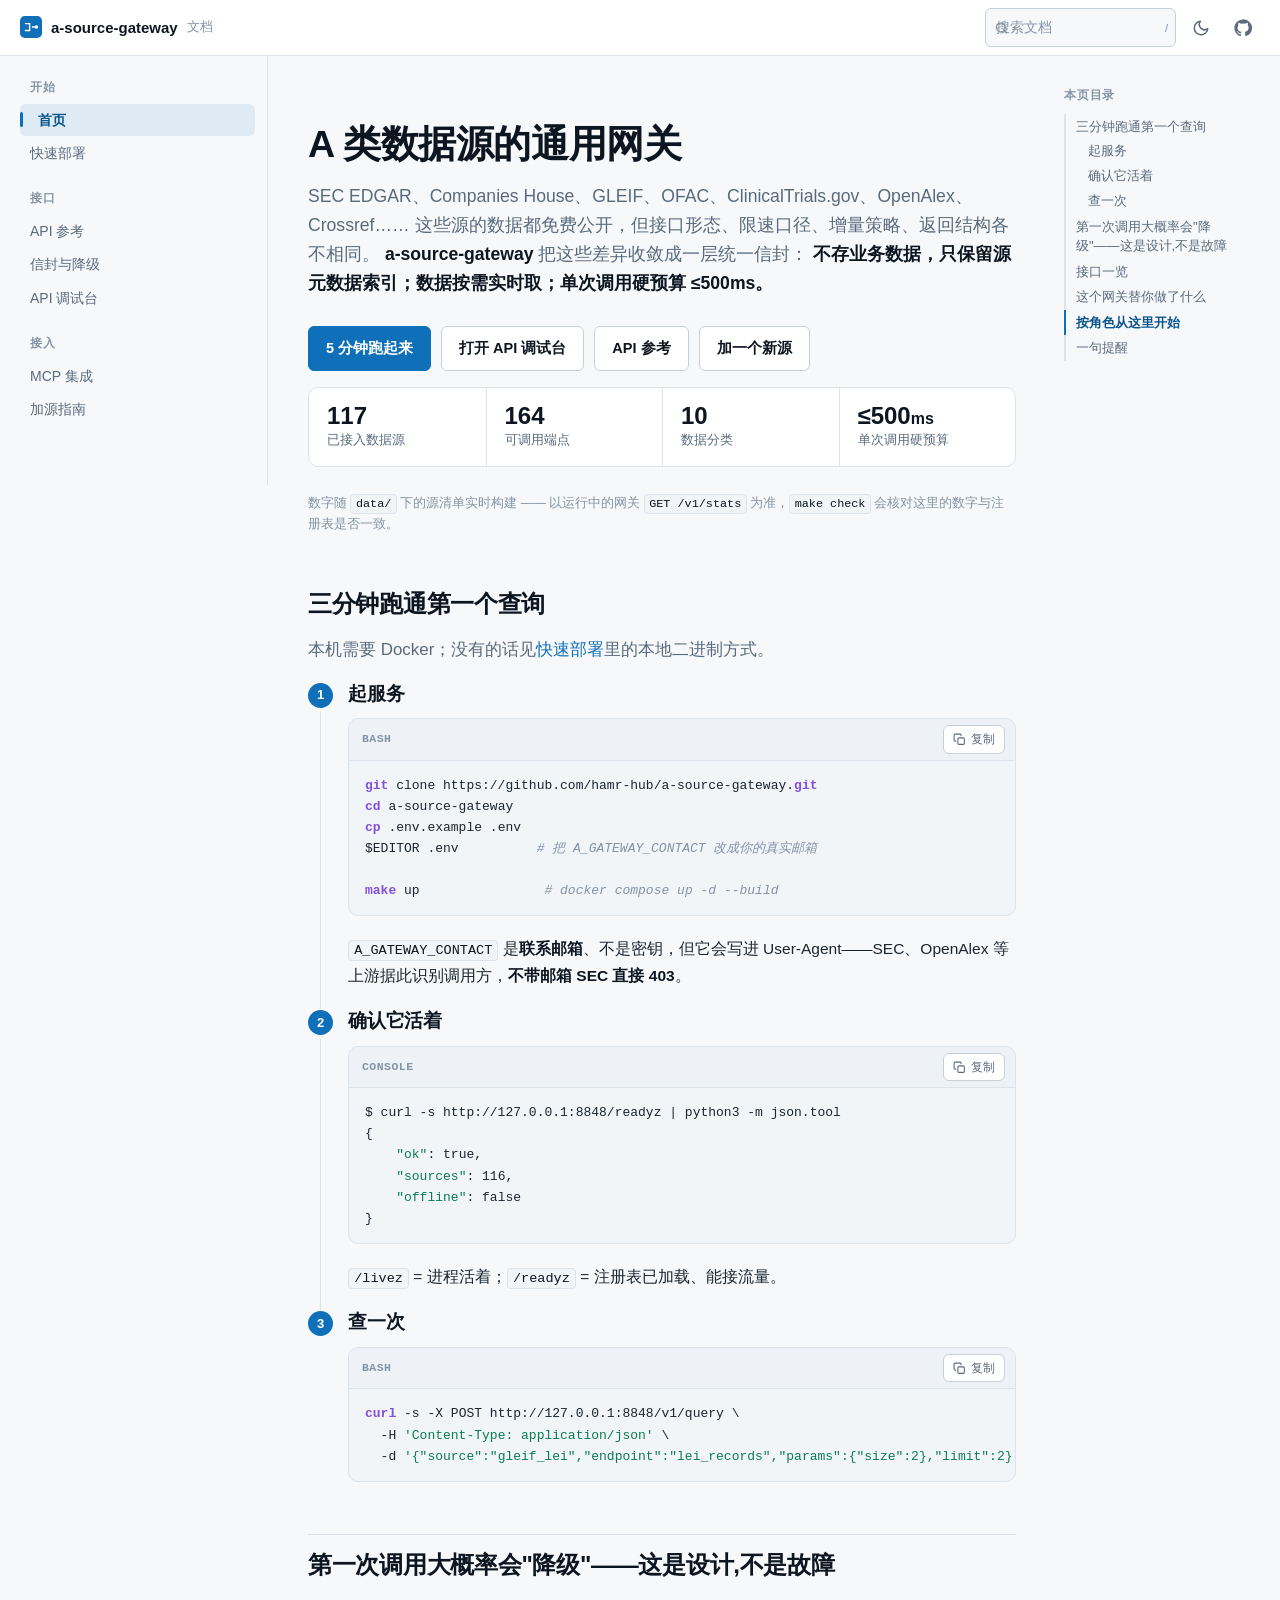
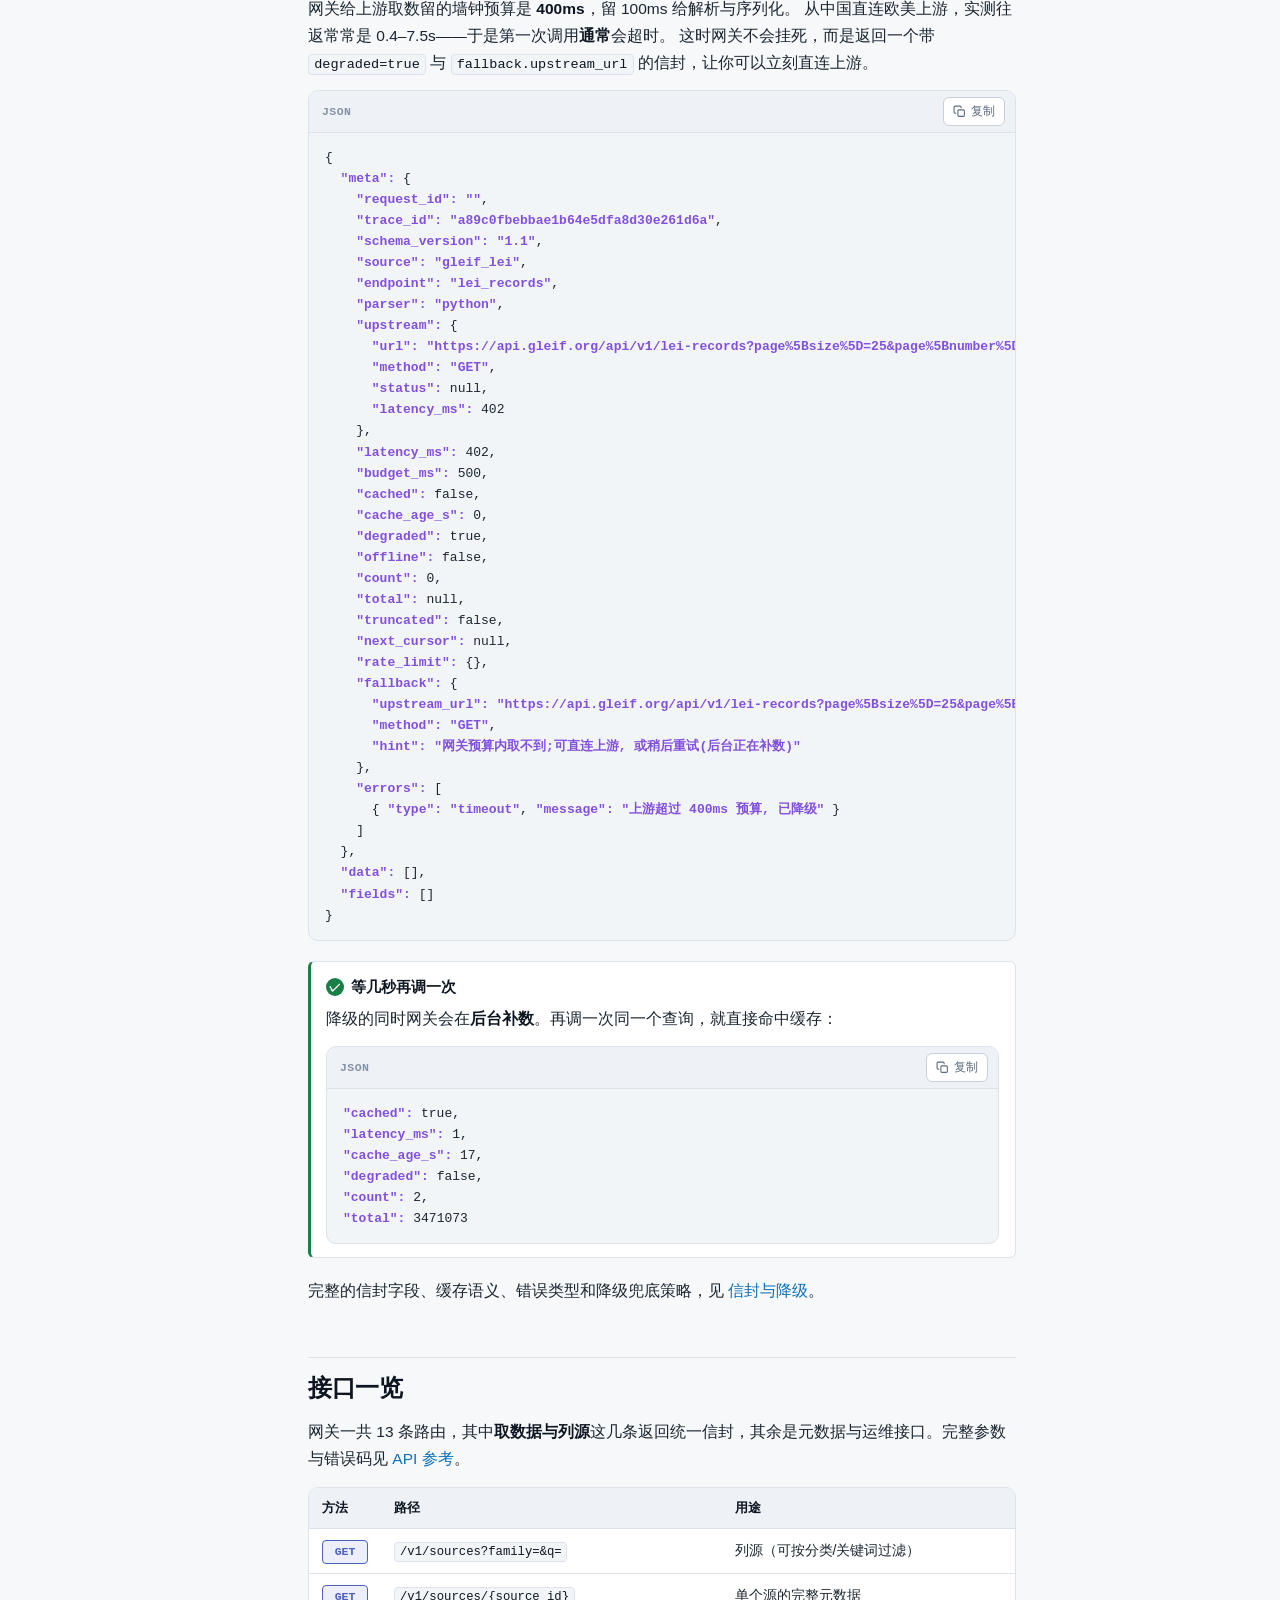
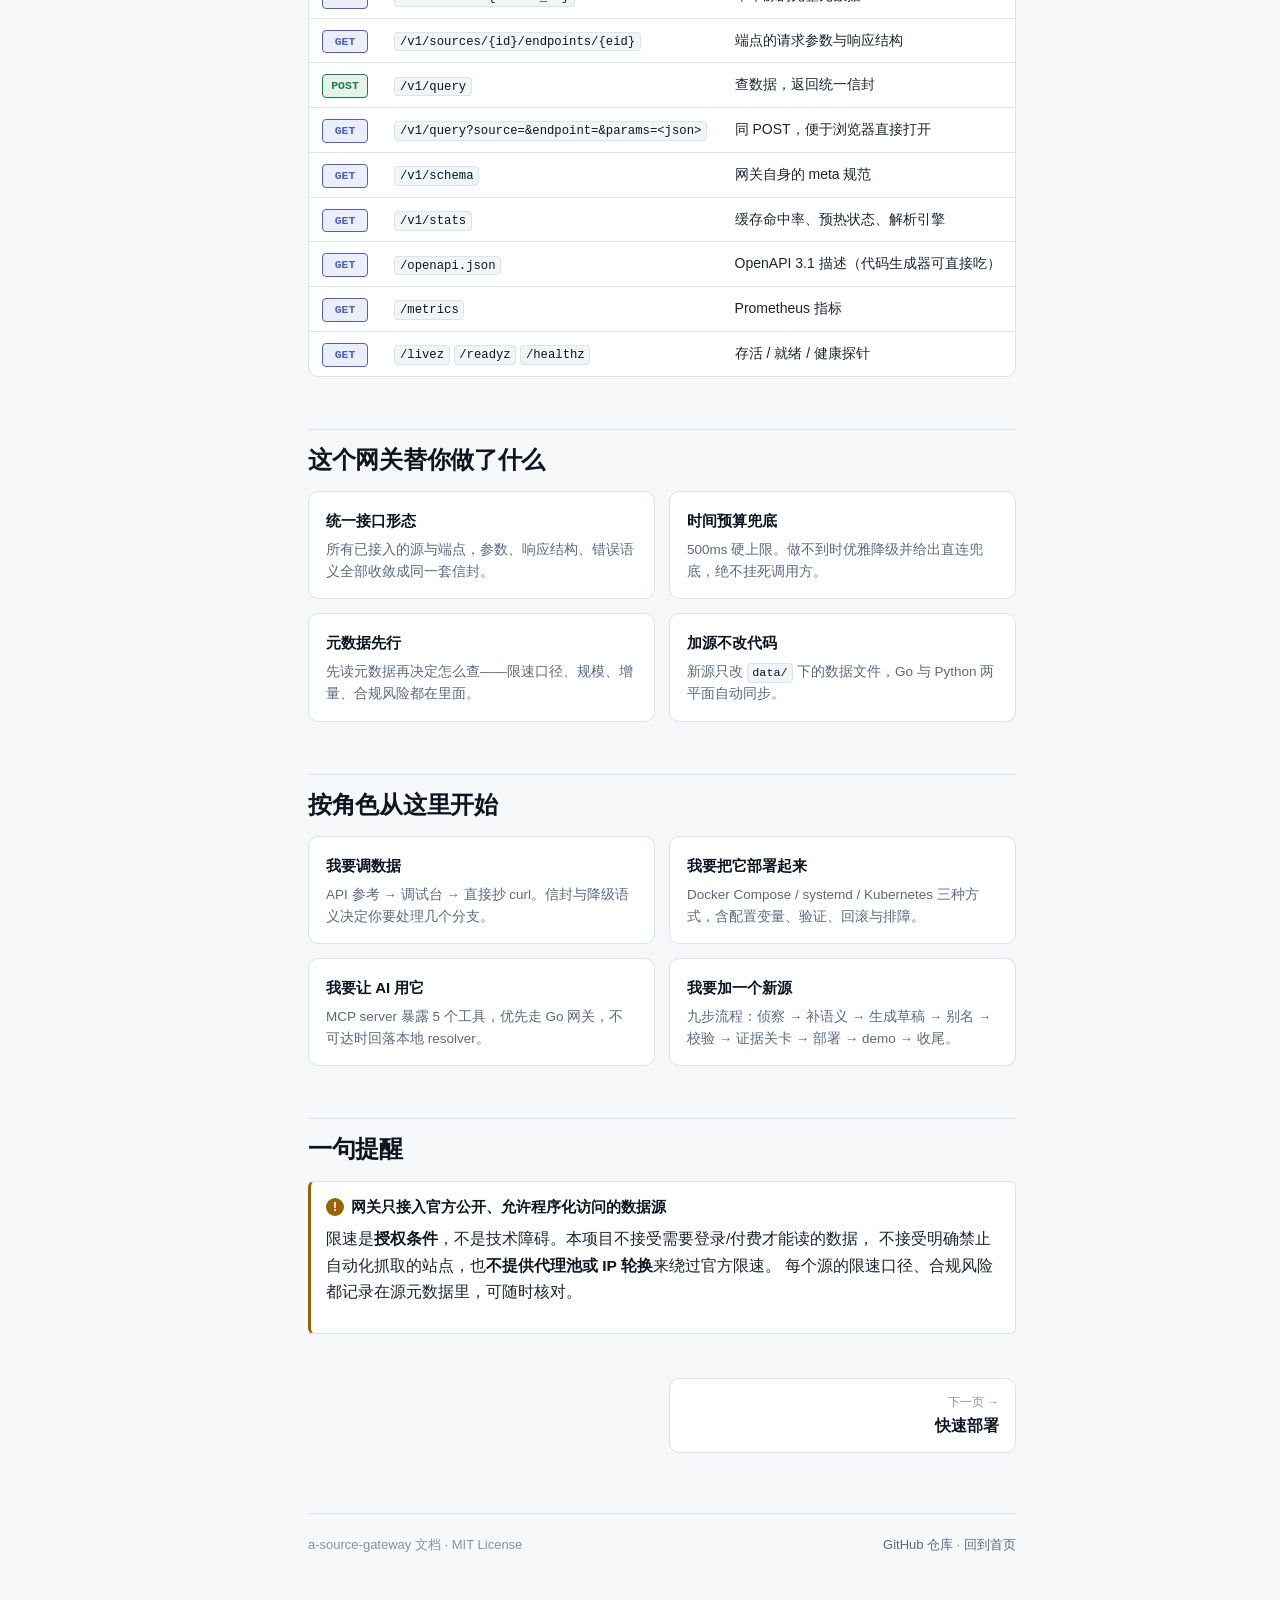
==== site/index.html @ eaf96177 "feat(v1.2.0): 国内 A 类源批量接入 + 文档站 + 缓存命中返回真实记录 数据(搜索广度 / 准确性): - 国内清单扩到 34 个源(10 已接入 + 24 候选), 新接入 8 个" ====
<!DOCTYPE html>
<html lang="zh-CN">
<head>
<meta charset="utf-8">
<meta name="viewport" content="width=device-width, initial-scale=1">
<title>a-source-gateway 文档 · A 类数据源网关</title>
<meta name="description" content="a-source-gateway 是 A 类(法规强制公开)数据源的通用网关:只存源元数据索引,数据按需实时取,单次调用硬预算 ≤500ms。快速部署、API 用法、在线调试与加源指南。">
<link rel="icon" href="assets/favicon.svg" type="image/svg+xml">
<link rel="stylesheet" href="assets/base.css">
</head>
<body>
<a class="skip-link" href="#main">跳到正文</a>

<header class="topbar">
  <button class="icon-btn nav-toggle" id="nav-toggle" type="button" aria-label="打开目录" aria-expanded="false">
    <svg viewBox="0 0 24 24" fill="none" stroke="currentColor" stroke-width="2" stroke-linecap="round" aria-hidden="true">
      <path d="M3 6h18M3 12h18M3 18h18"/>
    </svg>
  </button>
  <a class="brand" href="index.html">
    <svg width="22" height="22" viewBox="0 0 32 32" aria-hidden="true">
      <rect width="32" height="32" rx="7" fill="#0f6fb8"/>
      <g fill="none" stroke="#ffffff" stroke-width="2" stroke-linecap="round">
        <path d="M8 11h6M8 21h6M18 16h6"/><path d="M14 11v10"/>
      </g>
      <circle cx="24" cy="16" r="2.6" fill="#ffffff"/>
    </svg>
    <span>a-source-gateway</span>
    <span class="brand-sub">文档</span>
  </a>
  <span class="topbar-spacer"></span>
  <div class="topbar-actions">
    <div class="search-wrap">
      <svg class="search-icon" viewBox="0 0 24 24" fill="none" stroke="currentColor" stroke-width="2" stroke-linecap="round" aria-hidden="true">
        <circle cx="11" cy="11" r="7"/><path d="M20 20l-3.5-3.5"/>
      </svg>
      <input class="search-input" id="search-input" type="search" placeholder="搜索文档" aria-label="搜索文档" autocomplete="off">
      <span class="search-kbd">/</span>
      <div class="search-results" id="search-results" hidden></div>
    </div>
    <button class="icon-btn" id="theme-toggle" type="button" aria-label="切换主题"></button>
    <a class="icon-btn" href="https://github.com/hamr-hub/a-source-gateway" aria-label="GitHub 仓库" title="GitHub 仓库">
      <svg viewBox="0 0 24 24" fill="currentColor" aria-hidden="true">
        <path d="M12 .5a11.5 11.5 0 00-3.64 22.41c.58.1.79-.25.79-.56v-2.2c-3.2.7-3.88-1.38-3.88-1.38-.53-1.34-1.29-1.7-1.29-1.7-1.06-.72.08-.71.08-.71 1.17.08 1.78 1.2 1.78 1.2 1.04 1.79 2.73 1.27 3.4.97.1-.76.41-1.27.74-1.56-2.56-.29-5.25-1.28-5.25-5.7 0-1.26.45-2.29 1.19-3.1-.12-.29-.52-1.46.11-3.05 0 0 .97-.31 3.18 1.18a11 11 0 015.79 0c2.2-1.49 3.17-1.18 3.17-1.18.63 1.59.23 2.76.12 3.05.74.81 1.18 1.84 1.18 3.1 0 4.43-2.69 5.4-5.26 5.69.41.36.78 1.06.78 2.14v3.17c0 .31.21.67.8.56A11.5 11.5 0 0024 12.5 11.5 11.5 0 0012 .5z"/>
      </svg>
    </a>
  </div>
</header>

<div class="layout">
  <aside class="sidebar" id="sidebar">
    <nav class="nav-group">
      <div class="nav-group-title">开始</div>
      <a class="nav-link" href="index.html">首页</a>
      <a class="nav-link" href="quickstart.html">快速部署</a>
    </nav>
    <nav class="nav-group">
      <div class="nav-group-title">接口</div>
      <a class="nav-link" href="api.html">API 参考</a>
      <a class="nav-link" href="envelope.html">信封与降级</a>
      <a class="nav-link" href="debug.html">API 调试台</a>
    </nav>
    <nav class="nav-group">
      <div class="nav-group-title">接入</div>
      <a class="nav-link" href="mcp.html">MCP 集成</a>
      <a class="nav-link" href="adding-source.html">加源指南</a>
    </nav>
  </aside>

  <main class="content" id="main">
    <div class="doc">

      <div class="hero">
        <h1>A 类数据源的通用网关</h1>
        <p class="lede">
          SEC EDGAR、Companies House、GLEIF、OFAC、ClinicalTrials.gov、OpenAlex、Crossref……
          这些源的数据都免费公开，但接口形态、限速口径、增量策略、返回结构各不相同。
          <strong>a-source-gateway</strong> 把这些差异收敛成一层统一信封：
          <strong>不存业务数据，只保留源元数据索引；数据按需实时取；单次调用硬预算 ≤500ms。</strong>
        </p>
        <div class="hero-actions">
          <a class="btn btn-primary" href="quickstart.html">5 分钟跑起来</a>
          <a class="btn" href="debug.html">打开 API 调试台</a>
          <a class="btn" href="api.html">API 参考</a>
          <a class="btn" href="adding-source.html">加一个新源</a>
        </div>
      </div>

      <div class="stats">
        <div class="stat"><div class="stat-num" data-stat="sources">117</div><div class="stat-label">已接入数据源</div></div>
        <div class="stat"><div class="stat-num" data-stat="endpoints">164</div><div class="stat-label">可调用端点</div></div>
        <div class="stat"><div class="stat-num" data-stat="families">10</div><div class="stat-label">数据分类</div></div>
        <div class="stat"><div class="stat-num">≤500<span style="font-size:1rem">ms</span></div><div class="stat-label">单次调用硬预算</div></div>
      </div>

      <p class="inline-hint">数字随 <code>data/</code> 下的源清单实时构建 —— 以运行中的网关 <code>GET /v1/stats</code> 为准，<code>make check</code> 会核对这里的数字与注册表是否一致。</p>

      <h2>三分钟跑通第一个查询</h2>
      <p class="lede" style="margin-bottom:18px">本机需要 Docker；没有的话见<a href="quickstart.html">快速部署</a>里的本地二进制方式。</p>

      <ol class="steps">
        <li>
          <h3 style="margin-top:0">起服务</h3>
          <div class="code-block">
            <div class="code-head"><span class="code-lang">bash</span></div>
            <pre><code>git clone https://github.com/hamr-hub/a-source-gateway.git
cd a-source-gateway
cp .env.example .env
$EDITOR .env          # 把 A_GATEWAY_CONTACT 改成你的真实邮箱

make up                # docker compose up -d --build
</code></pre>
          </div>
          <p><code>A_GATEWAY_CONTACT</code> 是<strong>联系邮箱</strong>、不是密钥，但它会写进 User-Agent——SEC、OpenAlex 等上游据此识别调用方，<strong>不带邮箱 SEC 直接 403</strong>。</p>
        </li>

        <li>
          <h3 style="margin-top:0">确认它活着</h3>
          <div class="code-block">
            <div class="code-head"><span class="code-lang">console</span></div>
            <pre><code>$ curl -s http://127.0.0.1:8848/readyz | python3 -m json.tool
{
    "ok": true,
    "sources": 116,
    "offline": false
}
</code></pre>
          </div>
          <p><code>/livez</code> = 进程活着；<code>/readyz</code> = 注册表已加载、能接流量。</p>
        </li>

        <li>
          <h3 style="margin-top:0">查一次</h3>
          <div class="code-block">
            <div class="code-head"><span class="code-lang">bash</span></div>
            <pre><code>curl -s -X POST http://127.0.0.1:8848/v1/query \
  -H 'Content-Type: application/json' \
  -d '{"source":"gleif_lei","endpoint":"lei_records","params":{"size":2},"limit":2}'
</code></pre>
          </div>
        </li>
      </ol>

      <h2>第一次调用大概率会"降级"——这是设计,不是故障</h2>
      <p>
        网关给上游取数留的墙钟预算是 <strong>400ms</strong>，留 100ms 给解析与序列化。
        从中国直连欧美上游，实测往返常常是 0.4–7.5s——于是第一次调用<strong>通常</strong>会超时。
        这时网关不会挂死，而是返回一个带 <code>degraded=true</code> 与
        <code>fallback.upstream_url</code> 的信封，让你可以立刻直连上游。
      </p>

      <div class="code-block">
        <div class="code-head"><span class="code-lang">json</span></div>
        <pre><code>{
  "meta": {
    "request_id": "",
    "trace_id": "a89c0fbebbae1b64e5dfa8d30e261d6a",
    "schema_version": "1.1",
    "source": "gleif_lei",
    "endpoint": "lei_records",
    "parser": "python",
    "upstream": {
      "url": "https://api.gleif.org/api/v1/lei-records?page%5Bsize%5D=25&page%5Bnumber%5D=1",
      "method": "GET",
      "status": null,
      "latency_ms": 402
    },
    "latency_ms": 402,
    "budget_ms": 500,
    "cached": false,
    "cache_age_s": 0,
    "degraded": true,
    "offline": false,
    "count": 0,
    "total": null,
    "truncated": false,
    "next_cursor": null,
    "rate_limit": {},
    "fallback": {
      "upstream_url": "https://api.gleif.org/api/v1/lei-records?page%5Bsize%5D=25&page%5Bnumber%5D=1",
      "method": "GET",
      "hint": "网关预算内取不到;可直连上游, 或稍后重试(后台正在补数)"
    },
    "errors": [
      { "type": "timeout", "message": "上游超过 400ms 预算, 已降级" }
    ]
  },
  "data": [],
  "fields": []
}
</code></pre>
      </div>

      <div class="callout tip">
        <div class="callout-title"><span class="callout-icon">✓</span>等几秒再调一次</div>
        <div class="callout-body">
          <p>降级的同时网关会在<strong>后台补数</strong>。再调一次同一个查询，就直接命中缓存：</p>
          <div class="code-block" style="margin-bottom:0">
            <div class="code-head"><span class="code-lang">json</span></div>
            <pre><code>"cached": true,
"latency_ms": 1,
"cache_age_s": 17,
"degraded": false,
"count": 2,
"total": 3471073
</code></pre>
          </div>
        </div>
      </div>

      <p style="margin-top:18px">
        完整的信封字段、缓存语义、错误类型和降级兜底策略，见
        <a href="envelope.html">信封与降级</a>。
      </p>

      <h2>接口一览</h2>
      <p>网关一共 13 条路由，其中<strong>取数据与列源</strong>这几条返回统一信封，其余是元数据与运维接口。完整参数与错误码见 <a href="api.html">API 参考</a>。</p>

      <div class="table-wrap">
        <table>
          <thead>
            <tr><th>方法</th><th>路径</th><th>用途</th></tr>
          </thead>
          <tbody>
            <tr><td><span class="method get">GET</span></td><td><code>/v1/sources?family=&amp;q=</code></td><td>列源（可按分类/关键词过滤）</td></tr>
            <tr><td><span class="method get">GET</span></td><td><code>/v1/sources/{source_id}</code></td><td>单个源的完整元数据</td></tr>
            <tr><td><span class="method get">GET</span></td><td><code>/v1/sources/{id}/endpoints/{eid}</code></td><td>端点的请求参数与响应结构</td></tr>
            <tr><td><span class="method post">POST</span></td><td><code>/v1/query</code></td><td>查数据，返回统一信封</td></tr>
            <tr><td><span class="method get">GET</span></td><td><code>/v1/query?source=&amp;endpoint=&amp;params=&lt;json&gt;</code></td><td>同 POST，便于浏览器直接打开</td></tr>
            <tr><td><span class="method get">GET</span></td><td><code>/v1/schema</code></td><td>网关自身的 meta 规范</td></tr>
            <tr><td><span class="method get">GET</span></td><td><code>/v1/stats</code></td><td>缓存命中率、预热状态、解析引擎</td></tr>
            <tr><td><span class="method get">GET</span></td><td><code>/openapi.json</code></td><td>OpenAPI 3.1 描述（代码生成器可直接吃）</td></tr>
            <tr><td><span class="method get">GET</span></td><td><code>/metrics</code></td><td>Prometheus 指标</td></tr>
            <tr><td><span class="method get">GET</span></td><td><code>/livez</code> <code>/readyz</code> <code>/healthz</code></td><td>存活 / 就绪 / 健康探针</td></tr>
          </tbody>
        </table>
      </div>

      <h2>这个网关替你做了什么</h2>
      <div class="card-grid">
        <a class="card" href="api.html">
          <div class="card-title">统一接口形态</div>
          <div class="card-desc">所有已接入的源与端点，参数、响应结构、错误语义全部收敛成同一套信封。</div>
        </a>
        <a class="card" href="envelope.html">
          <div class="card-title">时间预算兜底</div>
          <div class="card-desc">500ms 硬上限。做不到时优雅降级并给出直连兜底，绝不挂死调用方。</div>
        </a>
        <a class="card" href="api.html">
          <div class="card-title">元数据先行</div>
          <div class="card-desc">先读元数据再决定怎么查——限速口径、规模、增量、合规风险都在里面。</div>
        </a>
        <a class="card" href="adding-source.html">
          <div class="card-title">加源不改代码</div>
          <div class="card-desc">新源只改 <code>data/</code> 下的数据文件，Go 与 Python 两平面自动同步。</div>
        </a>
      </div>

      <h2>按角色从这里开始</h2>
      <div class="card-grid">
        <a class="card" href="api.html">
          <div class="card-title">我要调数据</div>
          <div class="card-desc">API 参考 → 调试台 → 直接抄 curl。信封与降级语义决定你要处理几个分支。</div>
        </a>
        <a class="card" href="quickstart.html">
          <div class="card-title">我要把它部署起来</div>
          <div class="card-desc">Docker Compose / systemd / Kubernetes 三种方式，含配置变量、验证、回滚与排障。</div>
        </a>
        <a class="card" href="mcp.html">
          <div class="card-title">我要让 AI 用它</div>
          <div class="card-desc">MCP server 暴露 5 个工具，优先走 Go 网关，不可达时回落本地 resolver。</div>
        </a>
        <a class="card" href="adding-source.html">
          <div class="card-title">我要加一个新源</div>
          <div class="card-desc">九步流程：侦察 → 补语义 → 生成草稿 → 别名 → 校验 → 证据关卡 → 部署 → demo → 收尾。</div>
        </a>
      </div>

      <h2>一句提醒</h2>
      <div class="callout warn">
        <div class="callout-title"><span class="callout-icon">!</span>网关只接入官方公开、允许程序化访问的数据源</div>
        <div class="callout-body">
          <p>
            限速是<strong>授权条件</strong>，不是技术障碍。本项目不接受需要登录/付费才能读的数据，
            不接受明确禁止自动化抓取的站点，也<strong>不提供代理池或 IP 轮换</strong>来绕过官方限速。
            每个源的限速口径、合规风险都记录在源元数据里，可随时核对。
          </p>
        </div>
      </div>

    </div>

    <nav class="pager" id="pager"></nav>

    <footer class="page-footer">
      <span>a-source-gateway 文档 · MIT License</span>
      <span><a href="https://github.com/hamr-hub/a-source-gateway">GitHub 仓库</a> · <a href="index.html">回到首页</a></span>
    </footer>
  </main>

  <nav class="toc" id="toc"></nav>
</div>

<script src="assets/site.js"></script>
</body>
</html>
---- site/assets/base.css ----
/* ============================================================================
   a-source-gateway 文档站 —— 设计系统
   ----------------------------------------------------------------------------
   零外部依赖:不引 CDN、不引字体服务、不用构建工具。
   理由:文档站是"上手第一站",必须离线可读、零供应链风险、能直接丢进任何静态托管。

   主题:跟随系统 + 手动覆盖(存 localStorage),class="dark" 挂在 <html> 上。
   ========================================================================== */

:root {
  color-scheme: light;

  --font-sans: -apple-system, BlinkMacSystemFont, "Segoe UI", "PingFang SC",
    "Hiragino Sans GB", "Microsoft YaHei", "Noto Sans CJK SC", "Source Han Sans SC",
    Roboto, Helvetica, Arial, sans-serif;
  --font-mono: ui-monospace, SFMono-Regular, "SF Mono", "JetBrains Mono", Menlo,
    Consolas, "Liberation Mono", "Noto Sans Mono CJK SC", monospace;

  /* 表面 */
  --bg: #f6f8fa;
  --bg-elevated: #ffffff;
  --bg-sunken: #eef1f5;
  --bg-code: #f2f5f8;
  --bg-hover: rgba(9, 30, 66, 0.045);
  --bg-active: rgba(9, 30, 66, 0.08);

  /* 文字 */
  --fg: #1b2530;
  --fg-strong: #0d1620;
  --fg-muted: #5a6a7d;
  --fg-faint: #8493a5;

  /* 线 */
  --border: #dde3ea;
  --border-strong: #c6d0da;

  /* 主色 */
  --accent: #0f6fb8;
  --accent-strong: #0a558d;
  --accent-soft: rgba(15, 111, 184, 0.1);
  --accent-border: rgba(15, 111, 184, 0.32);

  /* 语义色 */
  --ok: #1a7f47;
  --ok-soft: rgba(26, 127, 71, 0.1);
  --warn: #9a6200;
  --warn-soft: rgba(154, 98, 0, 0.1);
  --danger: #b3261e;
  --danger-soft: rgba(179, 38, 30, 0.09);
  --info: #4b5fc7;
  --info-soft: rgba(75, 95, 199, 0.1);

  --shadow-sm: 0 1px 2px rgba(16, 24, 40, 0.05);
  --shadow-md: 0 4px 16px rgba(16, 24, 40, 0.08);
  --shadow-lg: 0 12px 40px rgba(16, 24, 40, 0.14);

  --radius: 10px;
  --radius-sm: 6px;
  --topbar-h: 56px;
  --sidebar-w: 268px;
  --toc-w: 224px;
  --content-max: 860px;

  --font-size-base: 15.5px;
  --line-height: 1.72;
}

html.dark {
  color-scheme: dark;

  --bg: #0d1117;
  --bg-elevated: #141b23;
  --bg-sunken: #10161d;
  --bg-code: #171e26;
  --bg-hover: rgba(255, 255, 255, 0.05);
  --bg-active: rgba(255, 255, 255, 0.09);

  --fg: #d5dde5;
  --fg-strong: #f0f4f8;
  --fg-muted: #8b98a6;
  --fg-faint: #6b7683;

  --border: #262e38;
  --border-strong: #39424e;

  --accent: #56b3f5;
  --accent-strong: #7cc6fa;
  --accent-soft: rgba(86, 179, 245, 0.13);
  --accent-border: rgba(86, 179, 245, 0.35);

  --ok: #4ac07d;
  --ok-soft: rgba(74, 192, 125, 0.12);
  --warn: #e0a53c;
  --warn-soft: rgba(224, 165, 60, 0.12);
  --danger: #f4756b;
  --danger-soft: rgba(244, 117, 107, 0.12);
  --info: #8d9bea;
  --info-soft: rgba(141, 155, 234, 0.12);

  --shadow-sm: 0 1px 2px rgba(0, 0, 0, 0.4);
  --shadow-md: 0 4px 16px rgba(0, 0, 0, 0.45);
  --shadow-lg: 0 12px 40px rgba(0, 0, 0, 0.55);
}

/* ── 基础 ─────────────────────────────────────────────────────────────── */

*,
*::before,
*::after {
  box-sizing: border-box;
}

html {
  scroll-behavior: smooth;
  scroll-padding-top: 16px;
  -webkit-text-size-adjust: 100%;
}

body {
  margin: 0;
  background: var(--bg);
  color: var(--fg);
  font-family: var(--font-sans);
  font-size: var(--font-size-base);
  line-height: var(--line-height);
  -webkit-font-smoothing: antialiased;
  text-rendering: optimizeLegibility;
}

@media (prefers-reduced-motion: reduce) {
  html {
    scroll-behavior: auto;
  }
  *,
  *::before,
  *::after {
    animation-duration: 0.01ms !important;
    transition-duration: 0.01ms !important;
  }
}

a {
  color: var(--accent);
  text-decoration: none;
}

a:hover {
  text-decoration: underline;
  text-underline-offset: 2px;
}

:focus-visible {
  outline: 2px solid var(--accent);
  outline-offset: 2px;
  border-radius: 3px;
}

img {
  max-width: 100%;
}

code,
kbd,
pre,
samp {
  font-family: var(--font-mono);
  font-size: 0.875em;
}

kbd {
  display: inline-block;
  padding: 0.1em 0.45em;
  border: 1px solid var(--border-strong);
  border-bottom-width: 2px;
  border-radius: 4px;
  background: var(--bg-elevated);
  font-size: 0.8em;
  line-height: 1.5;
  white-space: nowrap;
}

.skip-link {
  position: absolute;
  left: -9999px;
  top: 0;
  z-index: 100;
  padding: 10px 16px;
  background: var(--accent);
  color: #fff;
  border-radius: 0 0 var(--radius-sm) 0;
}

.skip-link:focus {
  left: 0;
}

/* ── 顶栏 ─────────────────────────────────────────────────────────────── */

/* 顶栏
   刻意**不用 position: sticky**。
   实测现象: 在本机 IDE 内置的 Electron 浏览器(软件渲染路径)上,
   顶层布局元素一旦用 sticky, 整页就只画出局部 —— 视口下半截白屏、侧栏消失、
   整页截图直接超时。同一份页面在 Chrome/Safari/Firefox 上完全正常。
   这是**那一条渲染路径的实测现象**, 不是 CSS 定律(sticky 本身没问题);
   但文档站是"第一站", 宁可少一点粘性, 也要在每种渲染环境里都完整可读。
   —— 若要恢复吸顶, 先在 Electron 里验一遍。

   顶栏同样**不加 backdrop-filter 毛玻璃**: 软件渲染路径下它会明显拖慢合成,
   收益却只有一点点观感差异。 */
.topbar {
  display: flex;
  align-items: center;
  gap: 14px;
  height: var(--topbar-h);
  padding: 0 20px;
  background: var(--bg-elevated);
  border-bottom: 1px solid var(--border);
}

.brand {
  display: flex;
  align-items: center;
  gap: 9px;
  font-weight: 650;
  font-size: 15px;
  color: var(--fg-strong);
  white-space: nowrap;
}

.brand:hover {
  text-decoration: none;
}

.brand svg {
  flex: none;
}

.brand .brand-sub {
  color: var(--fg-faint);
  font-weight: 500;
  font-size: 13px;
}

.topbar-spacer {
  flex: 1;
}

.topbar-actions {
  display: flex;
  align-items: center;
  gap: 8px;
}

.icon-btn {
  display: inline-flex;
  align-items: center;
  justify-content: center;
  width: 34px;
  height: 34px;
  padding: 0;
  border: 1px solid transparent;
  border-radius: var(--radius-sm);
  background: transparent;
  color: var(--fg-muted);
  cursor: pointer;
  transition: background 0.15s, color 0.15s, border-color 0.15s;
}

.icon-btn:hover {
  background: var(--bg-hover);
  color: var(--fg-strong);
  border-color: var(--border);
}

.icon-btn svg {
  width: 18px;
  height: 18px;
}

.nav-toggle {
  display: none;
}

@media (max-width: 900px) {
  .nav-toggle {
    display: inline-flex;
  }
  .brand .brand-sub {
    display: none;
  }
}

/* ── 顶栏搜索 ─────────────────────────────────────────────────────────── */

.search-wrap {
  position: relative;
}

.search-input {
  width: 210px;
  padding: 6px 30px 6px 32px;
  border: 1px solid var(--border);
  border-radius: var(--radius-sm);
  background: var(--bg);
  color: var(--fg);
  font: inherit;
  font-size: 13.5px;
  transition: width 0.18s ease, border-color 0.15s, box-shadow 0.15s;
}

.search-input::placeholder {
  color: var(--fg-faint);
}

.search-input:focus {
  width: 280px;
  outline: none;
  border-color: var(--accent);
  box-shadow: 0 0 0 3px var(--accent-soft);
}

.search-icon {
  position: absolute;
  left: 9px;
  top: 50%;
  transform: translateY(-50%);
  width: 15px;
  height: 15px;
  color: var(--fg-faint);
  pointer-events: none;
}

.search-kbd {
  position: absolute;
  right: 8px;
  top: 50%;
  transform: translateY(-50%);
  font-size: 11px;
  color: var(--fg-faint);
  pointer-events: none;
}

@media (max-width: 720px) {
  .search-input {
    width: 150px;
  }
  .search-input:focus {
    width: 190px;
  }
  .search-kbd {
    display: none;
  }
}

/* 搜索结果面板 */
.search-results {
  position: absolute;
  top: calc(100% + 8px);
  right: 0;
  z-index: 60;
  width: min(420px, 88vw);
  max-height: min(70vh, 520px);
  overflow-y: auto;
  padding: 6px;
  background: var(--bg-elevated);
  border: 1px solid var(--border);
  border-radius: var(--radius);
  box-shadow: var(--shadow-lg);
}

.search-results[hidden] {
  display: none;
}

.search-hit {
  display: block;
  padding: 8px 10px;
  border-radius: var(--radius-sm);
  color: var(--fg);
}

.search-hit:hover,
.search-hit.is-active {
  background: var(--accent-soft);
  text-decoration: none;
}

.search-hit-title {
  font-weight: 600;
  font-size: 14px;
  color: var(--fg-strong);
}

.search-hit-path {
  font-size: 12px;
  color: var(--fg-faint);
  font-family: var(--font-mono);
}

.search-hit-snippet {
  font-size: 12.5px;
  color: var(--fg-muted);
  margin-top: 2px;
  overflow: hidden;
  display: -webkit-box;
  -webkit-line-clamp: 2;
  -webkit-box-orient: vertical;
}

.search-empty {
  padding: 14px 12px;
  color: var(--fg-muted);
  font-size: 13.5px;
  text-align: center;
}

/* ── 布局 ─────────────────────────────────────────────────────────────── */

.layout {
  display: grid;
  grid-template-columns: var(--sidebar-w) minmax(0, 1fr) var(--toc-w);
  align-items: start;
  max-width: 1500px;
  margin: 0 auto;
}

.sidebar {
  padding: 22px 12px 40px 20px;
  border-right: 1px solid var(--border);
}
/* 侧栏同样不用 sticky(见 .topbar 的注释), 也不要用
   height: calc(100vh - ...) + overflow-y: auto 的组合 ——
   「sticky + 视口定高 + 内部滚动容器」在 Electron 上会把绘制区域裁到侧栏高度。 */

.sidebar::-webkit-scrollbar {
  width: 8px;
}

.sidebar::-webkit-scrollbar-thumb {
  background: var(--border-strong);
  border-radius: 4px;
}

.nav-group {
  margin-bottom: 20px;
}

.nav-group-title {
  padding: 0 10px;
  margin-bottom: 6px;
  font-size: 11.5px;
  font-weight: 700;
  letter-spacing: 0.07em;
  text-transform: uppercase;
  color: var(--fg-faint);
}

.nav-link {
  display: flex;
  align-items: center;
  gap: 8px;
  padding: 6px 10px;
  margin-bottom: 1px;
  border-radius: var(--radius-sm);
  color: var(--fg-muted);
  font-size: 14px;
  line-height: 1.45;
}

.nav-link:hover {
  background: var(--bg-hover);
  color: var(--fg-strong);
  text-decoration: none;
}

.nav-link.is-active {
  background: var(--accent-soft);
  color: var(--accent-strong);
  font-weight: 600;
}

.nav-link.is-active::before {
  content: "";
  width: 3px;
  height: 15px;
  border-radius: 2px;
  background: var(--accent);
  margin-left: -10px;
  margin-right: 7px;
}

@media (max-width: 900px) {
  .layout {
    grid-template-columns: minmax(0, 1fr);
  }
  .toc {
    display: none;
  }
  .sidebar {
    position: fixed;
    top: var(--topbar-h);
    left: 0;
    z-index: 35;
    width: min(300px, 86vw);
    background: var(--bg-elevated);
    transform: translateX(-102%);
    transition: transform 0.22s ease;
    box-shadow: var(--shadow-lg);
  }
  .sidebar.is-open {
    transform: translateX(0);
  }
  .sidebar-backdrop {
    position: fixed;
    inset: var(--topbar-h) 0 0;
    z-index: 34;
    background: rgba(8, 12, 20, 0.45);
  }
  .sidebar-backdrop[hidden] {
    display: none;
  }
}

/* ── 正文 ─────────────────────────────────────────────────────────────── */

.content {
  min-width: 0;
  padding: 34px 40px 90px;
}

.doc {
  max-width: var(--content-max);
}

/* 右栏目录 */
.toc {
  padding: 30px 20px 40px 8px;
}

.toc-title {
  font-size: 11.5px;
  font-weight: 700;
  letter-spacing: 0.07em;
  text-transform: uppercase;
  color: var(--fg-faint);
  margin-bottom: 8px;
}

.toc a {
  display: block;
  padding: 3px 10px;
  border-left: 2px solid var(--border);
  color: var(--fg-muted);
  font-size: 13px;
  line-height: 1.5;
  /* 目录里会出现 /v1/sources/{source_id}/endpoints/{endpoint_id} 这种长路径,
     不允许在中间断开就会溢出屏幕被裁掉。 */
  overflow-wrap: anywhere;
}

.toc a:hover {
  color: var(--fg-strong);
  text-decoration: none;
  border-left-color: var(--border-strong);
}

.toc a.is-active {
  color: var(--accent-strong);
  border-left-color: var(--accent);
  font-weight: 600;
}

.toc a.toc-l3 {
  padding-left: 22px;
  font-size: 12.5px;
}

@media (min-width: 901px) and (max-width: 1240px) {
  .layout {
    grid-template-columns: var(--sidebar-w) minmax(0, 1fr);
  }
  .toc {
    display: none;
  }
}

/* ── 标题 ─────────────────────────────────────────────────────────────── */

h1,
h2,
h3,
h4 {
  color: var(--fg-strong);
  font-weight: 680;
  line-height: 1.32;
  letter-spacing: -0.012em;
}

h1 {
  margin: 0 0 14px;
  font-size: 2.05rem;
}

h2 {
  margin: 52px 0 16px;
  padding-top: 14px;
  border-top: 1px solid var(--border);
  font-size: 1.5rem;
}

h3 {
  margin: 34px 0 12px;
  font-size: 1.16rem;
}

h4 {
  margin: 24px 0 8px;
  font-size: 1rem;
}

.doc > h2:first-of-type,
.doc > h3:first-of-type {
  border-top: 0;
  padding-top: 0;
}

.lede {
  margin: 0 0 28px;
  font-size: 1.06rem;
  color: var(--fg-muted);
  line-height: 1.65;
}

.anchor {
  margin-left: 0.4em;
  /* 用 color 透明而不是 opacity —— opacity < 1 会给每个标题额外造一层绘制,
     在 Electron 这类软件渲染的路径上会明显拖慢整页绘制。 */
  color: transparent;
  font-weight: 400;
  transition: color 0.15s;
}

h2:hover .anchor,
h3:hover .anchor,
h4:hover .anchor {
  color: var(--fg-faint);
}

p {
  margin: 0 0 14px;
}

ul,
ol {
  margin: 0 0 16px;
  padding-left: 1.5em;
}

li {
  margin-bottom: 5px;
}

li > ul,
li > ol {
  margin-top: 5px;
}

hr {
  border: 0;
  border-top: 1px solid var(--border);
  margin: 40px 0;
}

strong {
  color: var(--fg-strong);
  font-weight: 650;
}

/* ── 表格 ─────────────────────────────────────────────────────────────── */

.table-wrap {
  margin: 0 0 20px;
  overflow-x: auto;
  border: 1px solid var(--border);
  border-radius: var(--radius);
  background: var(--bg-elevated);
}

table {
  width: 100%;
  border-collapse: collapse;
  font-size: 14px;
}

th,
td {
  padding: 9px 13px;
  text-align: left;
  vertical-align: top;
  border-bottom: 1px solid var(--border);
}

thead th {
  background: var(--bg-sunken);
  color: var(--fg-strong);
  font-weight: 640;
  font-size: 13px;
  white-space: nowrap;
}
/* 注意: 这里**不能**给 thead th 加 position: sticky。
   .table-wrap 是 overflow-x: auto 的滚动容器, 表头再叠一层 sticky
   会让 Chromium 进入无限布局循环 —— 表现为整页白屏、导航卡死几十秒。
   (这一条在 Chrome 上也复现, 不是某条渲染路径的怪癖。)
   表格本身不长, 不值得为它冒这个险。 */

tbody tr:last-child td {
  border-bottom: 0;
}

tbody tr:hover {
  background: var(--bg-hover);
}

td code,
th code {
  white-space: nowrap;
}

/* ── 代码块 ───────────────────────────────────────────────────────────── */

/* 代码块
   这里不用 overflow: hidden 做圆角裁剪, 改成头部与主体各自带圆角。
   原因: 实测在 Electron 的那条渲染路径上, 带 border-radius 的 overflow:hidden
   容器会把整块内容裁掉(背景还在, 连文字一起消失)。
   这是**实测现象**不是 CSS 定律 —— overflow:hidden 本来只裁溢出内容;
   但两种写法视觉等价, 选不依赖祖先裁剪的那种更稳。 */
.code-block {
  position: relative;
  margin: 0 0 20px;
  border: 1px solid var(--border);
  border-radius: var(--radius);
  background: var(--bg-code);
}

.code-block > .code-head {
  display: flex;
  align-items: center;
  justify-content: space-between;
  gap: 12px;
  padding: 6px 10px 6px 13px;
  background: var(--bg-sunken);
  border-bottom: 1px solid var(--border);
  border-radius: calc(var(--radius) - 1px) calc(var(--radius) - 1px) 0 0;
}

.code-head .code-lang {
  font-family: var(--font-mono);
  font-size: 11.5px;
  font-weight: 600;
  letter-spacing: 0.04em;
  text-transform: uppercase;
  color: var(--fg-faint);
}

.copy-btn {
  display: inline-flex;
  align-items: center;
  gap: 5px;
  padding: 3px 9px;
  border: 1px solid var(--border-strong);
  border-radius: var(--radius-sm);
  background: var(--bg-elevated);
  color: var(--fg-muted);
  font: inherit;
  font-size: 12px;
  cursor: pointer;
  transition: background 0.14s, color 0.14s;
}

.copy-btn:hover {
  background: var(--bg-hover);
  color: var(--fg-strong);
}

.copy-btn.is-done {
  color: var(--ok);
  border-color: var(--ok);
}

.copy-btn svg {
  width: 13px;
  height: 13px;
}

pre {
  margin: 0;
  padding: 14px 16px;
  overflow-x: auto;
  font-size: 13px;
  line-height: 1.62;
  tab-size: 2;
}

pre code {
  background: none;
  padding: 0;
  font-size: inherit;
}

/* 行内代码 */
:not(pre) > code {
  padding: 0.15em 0.38em;
  border: 1px solid var(--border);
  border-radius: 4px;
  background: var(--bg-code);
  color: var(--fg-strong);
  word-break: break-word;
}

/* 语法着色(极简,只区分注释/字符串/关键字) */
.tok-c {
  color: var(--fg-faint);
  font-style: italic;
}
.tok-s {
  color: #0a7d4e;
}
.tok-k {
  color: #8250df;
  font-weight: 600;
}
.tok-n {
  color: #b1560f;
}
html.dark .tok-s {
  color: #7ee2a8;
}
html.dark .tok-k {
  color: #d2a8ff;
}
html.dark .tok-n {
  color: #f0a868;
}

/* ── 提示框 ───────────────────────────────────────────────────────────── */

.callout {
  margin: 0 0 20px;
  padding: 13px 16px 13px 15px;
  border: 1px solid var(--border);
  border-left-width: 3px;
  border-radius: var(--radius-sm);
  background: var(--bg-elevated);
}

.callout > :last-child {
  margin-bottom: 0;
}

.callout-title {
  display: flex;
  align-items: center;
  gap: 7px;
  margin-bottom: 6px;
  font-weight: 650;
  color: var(--fg-strong);
  font-size: 14.5px;
}

.callout-title .callout-icon {
  flex: none;
  display: inline-flex;
  width: 18px;
  height: 18px;
  border-radius: 50%;
  align-items: center;
  justify-content: center;
  font-size: 12px;
  font-weight: 700;
  color: #fff;
}

.callout.info {
  border-left-color: var(--info);
}
.callout.info .callout-icon {
  background: var(--info);
}
.callout.tip {
  border-left-color: var(--ok);
}
.callout.tip .callout-icon {
  background: var(--ok);
}
.callout.warn {
  border-left-color: var(--warn);
}
.callout.warn .callout-icon {
  background: var(--warn);
}
.callout.danger {
  border-left-color: var(--danger);
}
.callout.danger .callout-icon {
  background: var(--danger);
}

.callout-body > p:first-child {
  margin-top: 0;
}

/* ── 徽章 ─────────────────────────────────────────────────────────────── */

.badge {
  display: inline-block;
  padding: 1px 7px;
  border: 1px solid var(--border-strong);
  border-radius: 999px;
  background: var(--bg-sunken);
  color: var(--fg-muted);
  font-size: 12px;
  font-weight: 600;
  line-height: 1.7;
  white-space: nowrap;
  vertical-align: middle;
}

.badge.ok {
  border-color: var(--ok);
  background: var(--ok-soft);
  color: var(--ok);
}
.badge.warn {
  border-color: var(--warn);
  background: var(--warn-soft);
  color: var(--warn);
}
.badge.danger {
  border-color: var(--danger);
  background: var(--danger-soft);
  color: var(--danger);
}
.badge.info {
  border-color: var(--accent-border);
  background: var(--accent-soft);
  color: var(--accent-strong);
}

.method {
  display: inline-block;
  min-width: 46px;
  padding: 1px 7px;
  border-radius: 4px;
  font-family: var(--font-mono);
  font-size: 11.5px;
  font-weight: 700;
  text-align: center;
  background: var(--accent-soft);
  color: var(--accent-strong);
  border: 1px solid var(--accent-border);
}

.method.post {
  background: var(--ok-soft);
  color: var(--ok);
  border-color: var(--ok);
}

.method.get {
  background: var(--info-soft);
  color: var(--info);
  border-color: var(--info);
}

/* ── 卡片网格 ─────────────────────────────────────────────────────────── */

.card-grid {
  display: grid;
  grid-template-columns: repeat(auto-fit, minmax(232px, 1fr));
  gap: 14px;
  margin: 0 0 24px;
}

.card {
  display: block;
  padding: 16px 17px;
  border: 1px solid var(--border);
  border-radius: var(--radius);
  background: var(--bg-elevated);
  color: var(--fg);
  transition: border-color 0.15s, box-shadow 0.15s, transform 0.15s;
}

.card:hover {
  border-color: var(--accent-border);
  box-shadow: var(--shadow-md);
  transform: translateY(-1px);
  text-decoration: none;
}

.card-title {
  margin-bottom: 5px;
  font-weight: 650;
  font-size: 15px;
  color: var(--fg-strong);
}

.card-desc {
  font-size: 13.5px;
  color: var(--fg-muted);
  line-height: 1.6;
}

/* ── 步骤条 ───────────────────────────────────────────────────────────── */

.steps {
  counter-reset: step;
  list-style: none;
  padding: 0;
  margin: 0 0 22px;
}

.steps > li {
  position: relative;
  padding-left: 40px;
  margin-bottom: 20px;
}

.steps > li::before {
  counter-increment: step;
  content: counter(step);
  position: absolute;
  left: 0;
  top: 1px;
  display: flex;
  align-items: center;
  justify-content: center;
  width: 25px;
  height: 25px;
  border-radius: 50%;
  background: var(--accent);
  color: #fff;
  font-size: 13px;
  font-weight: 700;
}

.steps > li::after {
  content: "";
  position: absolute;
  left: 12px;
  top: 30px;
  bottom: -20px;
  width: 1px;
  background: var(--border);
}

.steps > li:last-child::after {
  display: none;
}

/* ── 首页 hero ────────────────────────────────────────────────────────── */

.hero {
  padding: 30px 0 8px;
}

.hero h1 {
  font-size: 2.35rem;
  margin-bottom: 12px;
}

.hero .lede {
  font-size: 1.1rem;
  max-width: 720px;
}

.hero-actions {
  display: flex;
  flex-wrap: wrap;
  gap: 10px;
  margin: 22px 0 8px;
}

.btn {
  display: inline-flex;
  align-items: center;
  gap: 7px;
  padding: 9px 17px;
  border: 1px solid var(--border-strong);
  border-radius: var(--radius-sm);
  background: var(--bg-elevated);
  color: var(--fg-strong);
  font-size: 14.5px;
  font-weight: 600;
  transition: background 0.15s, border-color 0.15s, transform 0.1s;
}

.btn:hover {
  background: var(--bg-hover);
  text-decoration: none;
  transform: translateY(-1px);
}

.btn-primary {
  background: var(--accent);
  border-color: var(--accent);
  color: #fff;
}

.btn-primary:hover {
  background: var(--accent-strong);
  border-color: var(--accent-strong);
}

.btn svg {
  width: 16px;
  height: 16px;
}

/* 统计条 */
/* 统计条
   与 .code-block 同理: 不靠 overflow: hidden 裁圆角, 而是让每个格子自己带分隔线。 */
.stats {
  display: flex;
  flex-wrap: wrap;
  margin: 0 0 30px;
  padding: 0;
  border: 1px solid var(--border);
  border-radius: var(--radius);
  background: var(--bg-elevated);
}

.stat {
  flex: 1 1 130px;
  padding: 14px 18px;
}

.stat + .stat {
  border-left: 1px solid var(--border);
}

.stat-num {
  font-size: 1.5rem;
  font-weight: 700;
  color: var(--fg-strong);
  line-height: 1.2;
}

.stat-label {
  font-size: 12.5px;
  color: var(--fg-muted);
}

/* ── 页脚 ─────────────────────────────────────────────────────────────── */

.page-footer {
  margin-top: 60px;
  padding-top: 20px;
  border-top: 1px solid var(--border);
  color: var(--fg-faint);
  font-size: 13px;
  display: flex;
  flex-wrap: wrap;
  gap: 8px 18px;
  justify-content: space-between;
}

.page-footer a {
  color: var(--fg-muted);
}

/* ── 下一/上一页 ──────────────────────────────────────────────────────── */

.pager {
  display: grid;
  grid-template-columns: 1fr 1fr;
  gap: 14px;
  margin-top: 44px;
}

.pager a {
  display: block;
  padding: 13px 16px;
  border: 1px solid var(--border);
  border-radius: var(--radius);
  background: var(--bg-elevated);
  color: var(--fg);
}

.pager a:hover {
  border-color: var(--accent-border);
  text-decoration: none;
}

.pager .pager-dir {
  font-size: 12px;
  color: var(--fg-faint);
}

.pager .pager-title {
  font-weight: 640;
  color: var(--fg-strong);
}

.pager .next {
  text-align: right;
}

/* ── 调试台 ───────────────────────────────────────────────────────────── */

.console {
  display: grid;
  grid-template-columns: minmax(0, 1fr) minmax(0, 1fr);
  gap: 16px;
  margin-bottom: 22px;
}

/* grid/flex 子项默认 min-width: auto —— 它们不肯收缩到内容的最小宽度以下,
   于是窄屏上整页被撑出横向滚动(实测 390px 视口下 scrollWidth 499)。
   显式给 0, 让内部自己处理溢出。 */
.console > * {
  min-width: 0;
}

/* 调试台每列内部的纵向排布。
   列宽必须是 minmax(0, 1fr): 默认的 auto 会按 max-content 定尺,
   而源列表里最长的那条(源名 + 机构 + 国别)能把整列撑到 460px 宽。 */
.console-col {
  display: grid;
  grid-template-columns: minmax(0, 1fr);
  gap: 16px;
  align-content: start;
  min-width: 0;
}

@media (max-width: 1000px) {
  .console {
    grid-template-columns: minmax(0, 1fr);
  }
}

.panel {
  border: 1px solid var(--border);
  border-radius: var(--radius);
  background: var(--bg-elevated);
}

.panel-head {
  display: flex;
  align-items: center;
  justify-content: space-between;
  gap: 10px;
  padding: 9px 14px;
  background: var(--bg-sunken);
  border-bottom: 1px solid var(--border);
  border-radius: calc(var(--radius) - 1px) calc(var(--radius) - 1px) 0 0;
  font-size: 13px;
  font-weight: 640;
  color: var(--fg-strong);
}

.panel-body {
  padding: 14px;
}

.field {
  margin-bottom: 13px;
}

.field:last-child {
  margin-bottom: 0;
}

.field label {
  display: block;
  margin-bottom: 4px;
  font-size: 12.5px;
  font-weight: 640;
  color: var(--fg-muted);
}

.field .hint {
  font-weight: 400;
  color: var(--fg-faint);
}

input[type="text"],
input[type="number"],
input[type="search"],
select,
textarea {
  width: 100%;
  /* input 的固有最小宽度来自 size 属性, 不置 0 的话在窄屏里撑不开容器。 */
  min-width: 0;
  padding: 7px 10px;
  border: 1px solid var(--border-strong);
  border-radius: var(--radius-sm);
  background: var(--bg);
  color: var(--fg);
  font: inherit;
  font-size: 13.5px;
}

textarea {
  font-family: var(--font-mono);
  font-size: 12.8px;
  line-height: 1.6;
  resize: vertical;
  min-height: 96px;
}

input:focus,
select:focus,
textarea:focus {
  outline: none;
  border-color: var(--accent);
  box-shadow: 0 0 0 3px var(--accent-soft);
}

.row {
  display: grid;
  grid-template-columns: repeat(auto-fit, minmax(140px, 1fr));
  gap: 12px;
}

.out {
  margin: 0;
  padding: 13px 15px;
  background: var(--bg-code);
  font-size: 12.6px;
  line-height: 1.6;
  white-space: pre-wrap;
  word-break: break-word;
  overflow-x: auto;
  min-height: 240px;
  max-height: 560px;
  overflow-y: auto;
}

.console-status {
  display: flex;
  flex-wrap: wrap;
  align-items: center;
  gap: 8px;
  padding: 8px 14px;
  border-top: 1px solid var(--border);
  background: var(--bg-sunken);
  font-size: 12.5px;
  color: var(--fg-muted);
}

.spinner {
  width: 12px;
  height: 12px;
  border: 2px solid var(--border-strong);
  border-top-color: var(--accent);
  border-radius: 50%;
  animation: spin 0.7s linear infinite;
}

@keyframes spin {
  to {
    transform: rotate(360deg);
  }
}

/* 端点选择 */
.endpoint-list {
  max-height: 300px;
  overflow-y: auto;
  border: 1px solid var(--border);
  border-radius: var(--radius-sm);
  background: var(--bg);
}

/* 列表里的分组标题(源按 family 分组时用) */
.group-title {
  position: sticky;
  top: 0;
  padding: 6px 11px 5px;
  background: var(--bg-sunken);
  border-bottom: 1px solid var(--border);
  color: var(--fg-faint);
  font-size: 11.5px;
  font-weight: 700;
  letter-spacing: 0.04em;
}

.endpoint-item {
  display: block;
  width: 100%;
  padding: 8px 11px;
  border: 0;
  border-bottom: 1px solid var(--border);
  background: transparent;
  color: var(--fg);
  font: inherit;
  text-align: left;
  cursor: pointer;
}

.endpoint-item:last-child {
  border-bottom: 0;
}

.endpoint-item:hover {
  background: var(--bg-hover);
}

.endpoint-item.is-selected {
  background: var(--accent-soft);
}

.endpoint-item .ep-id {
  display: block;
  font-family: var(--font-mono);
  font-size: 12.8px;
  font-weight: 640;
  color: var(--fg-strong);
  /* 源名可能很长(中文名 + 英文缩写), 不允许断行会把整列撑爆。 */
  overflow-wrap: anywhere;
}

.endpoint-item .ep-meta {
  display: block;
  font-size: 12px;
  color: var(--fg-faint);
  overflow-wrap: anywhere;
}

/* 提示条 */
.inline-hint {
  margin: -4px 0 12px;
  font-size: 12.5px;
  color: var(--fg-faint);
}

.inline-hint code {
  font-size: 11.8px;
}

/* ── 打印 ─────────────────────────────────────────────────────────────── */

@media print {
  .topbar,
  .sidebar,
  .toc,
  .pager,
  .copy-btn {
    display: none !important;
  }
  .layout {
    grid-template-columns: 1fr;
  }
  .content {
    padding: 0;
  }
  body {
    background: #fff;
  }
}
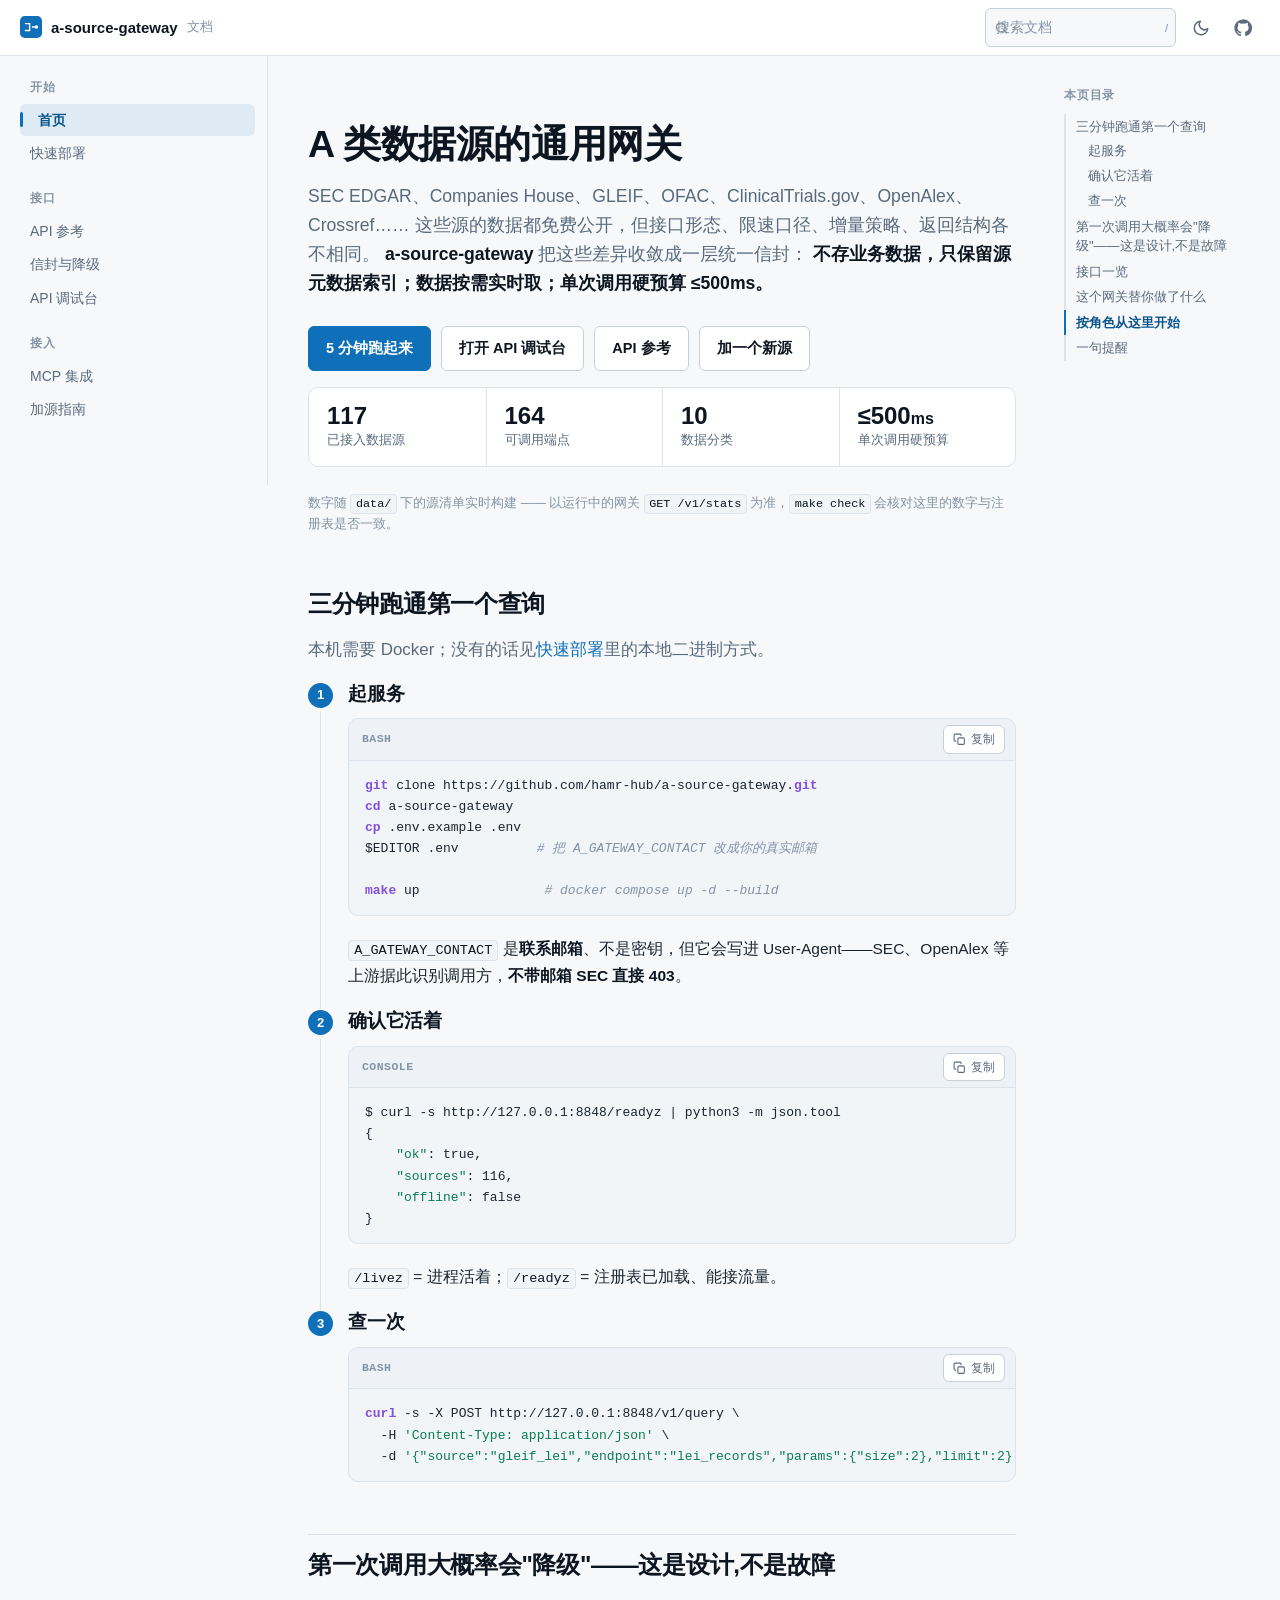
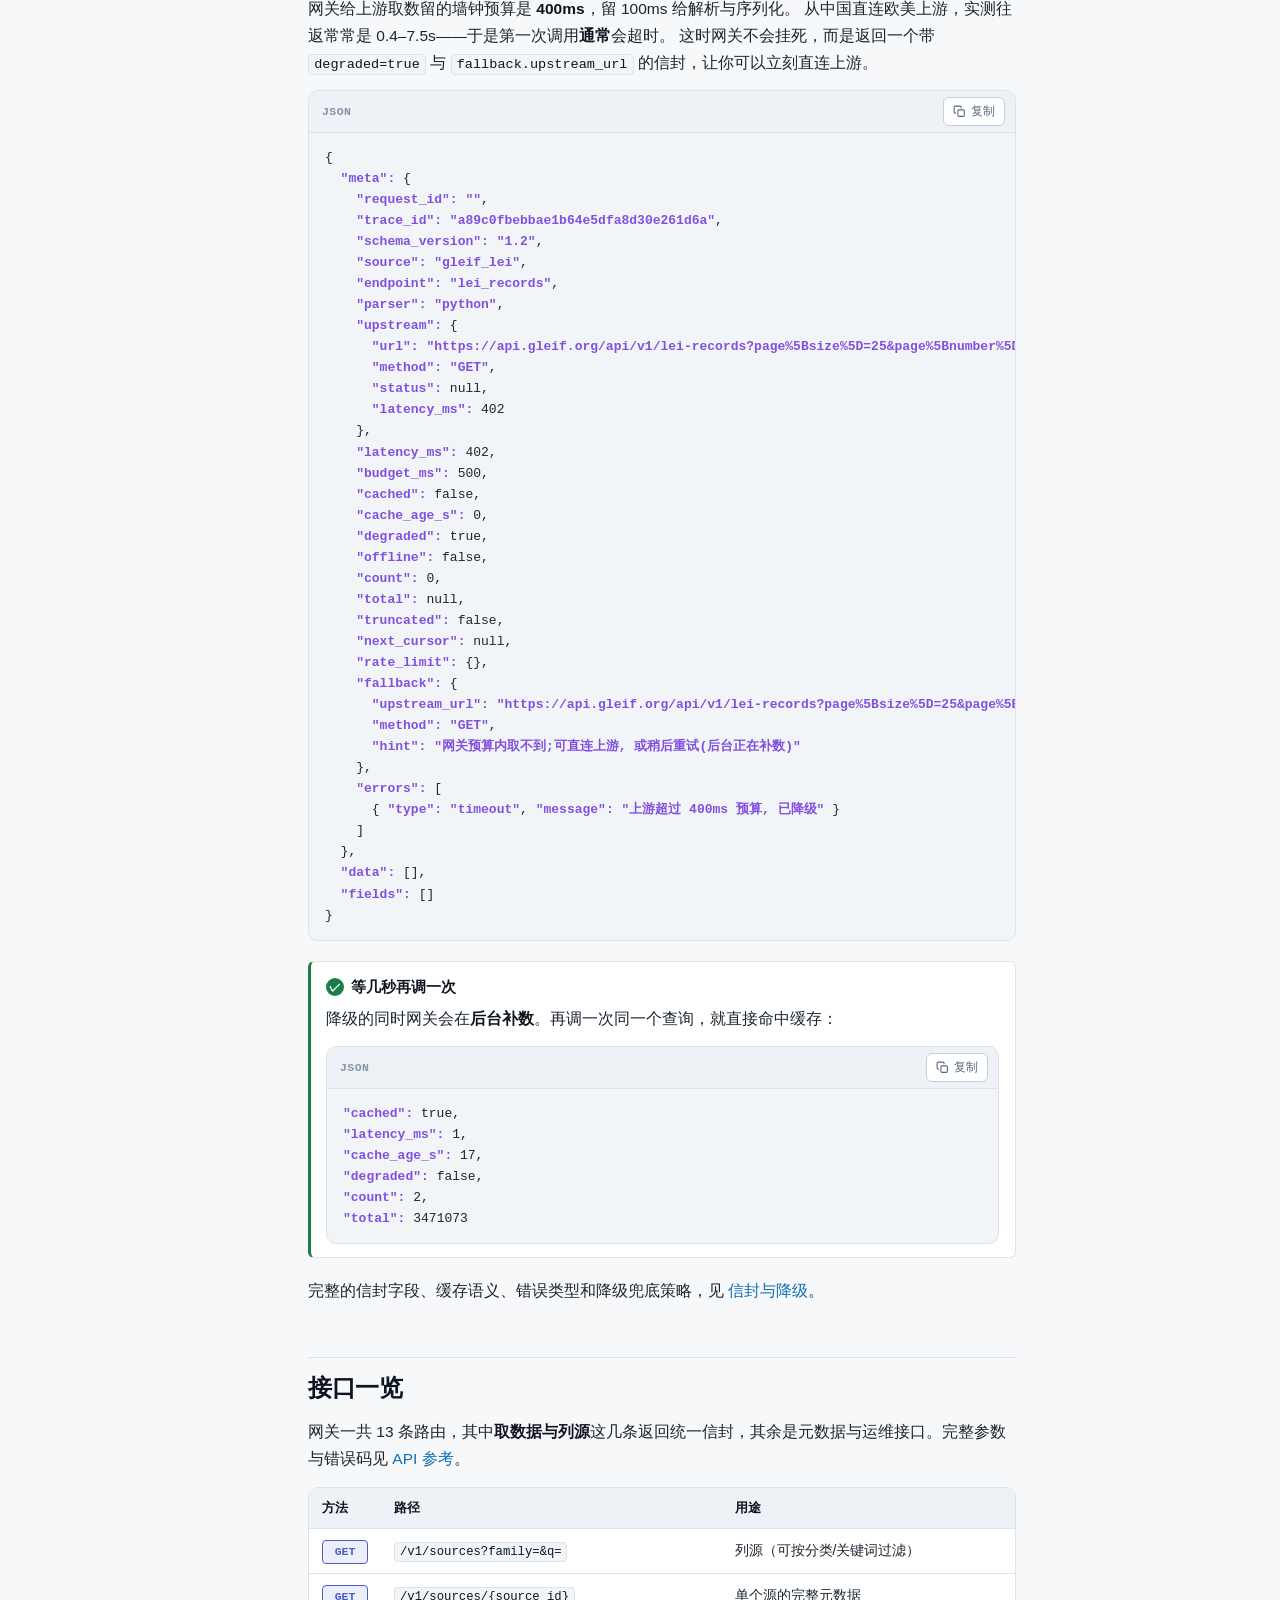
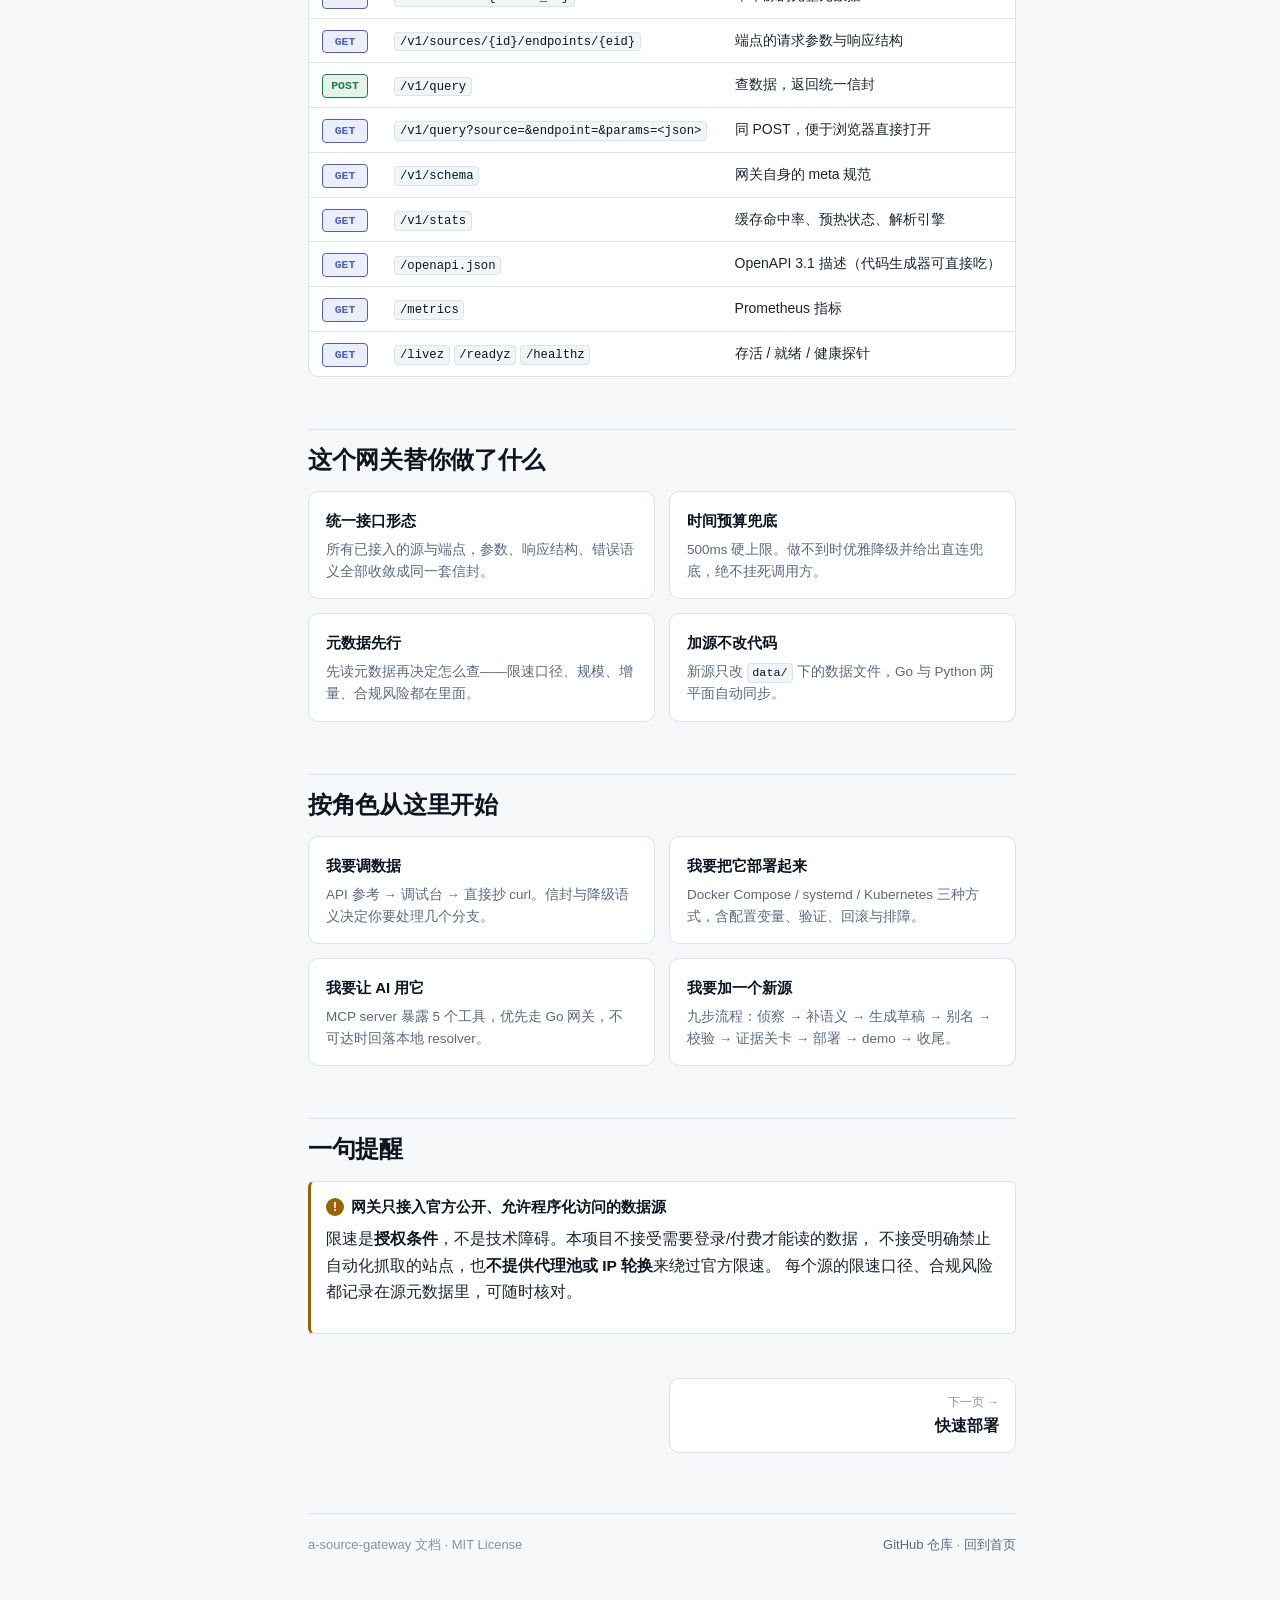
==== commit 89d96f4e: "feat(v1.3.0): 搜索广度对齐调用契约 + 修掉"成功但 0 条"的假成功 源发现此前只匹配名称/摘要/机构/国别/分类,而调用侧接受别名与 canonical id —— 结果出现"能按别" ====
--- a/site/index.html
+++ b/site/index.html
@@ -155,7 +155,7 @@
   "meta": {
     "request_id": "",
     "trace_id": "a89c0fbebbae1b64e5dfa8d30e261d6a",
-    "schema_version": "1.1",
+    "schema_version": "1.2",
     "source": "gleif_lei",
     "endpoint": "lei_records",
     "parser": "python",
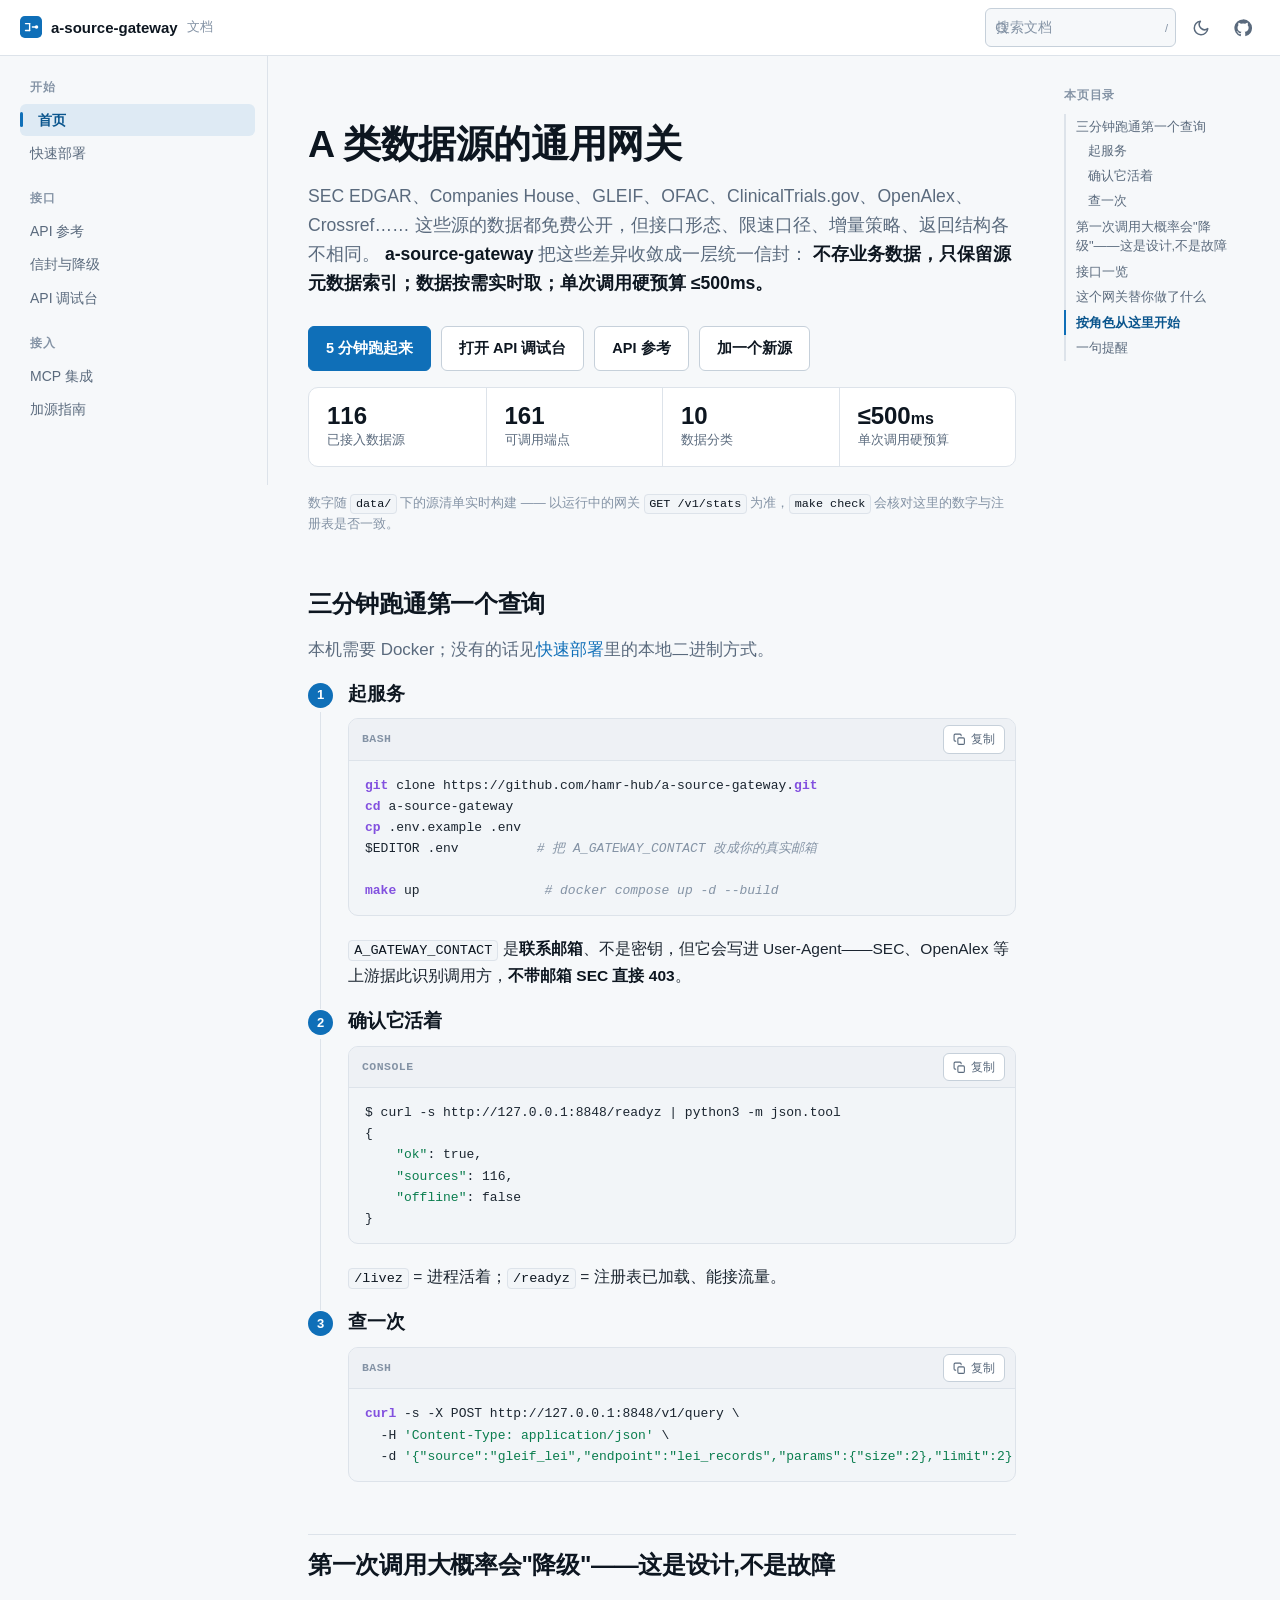
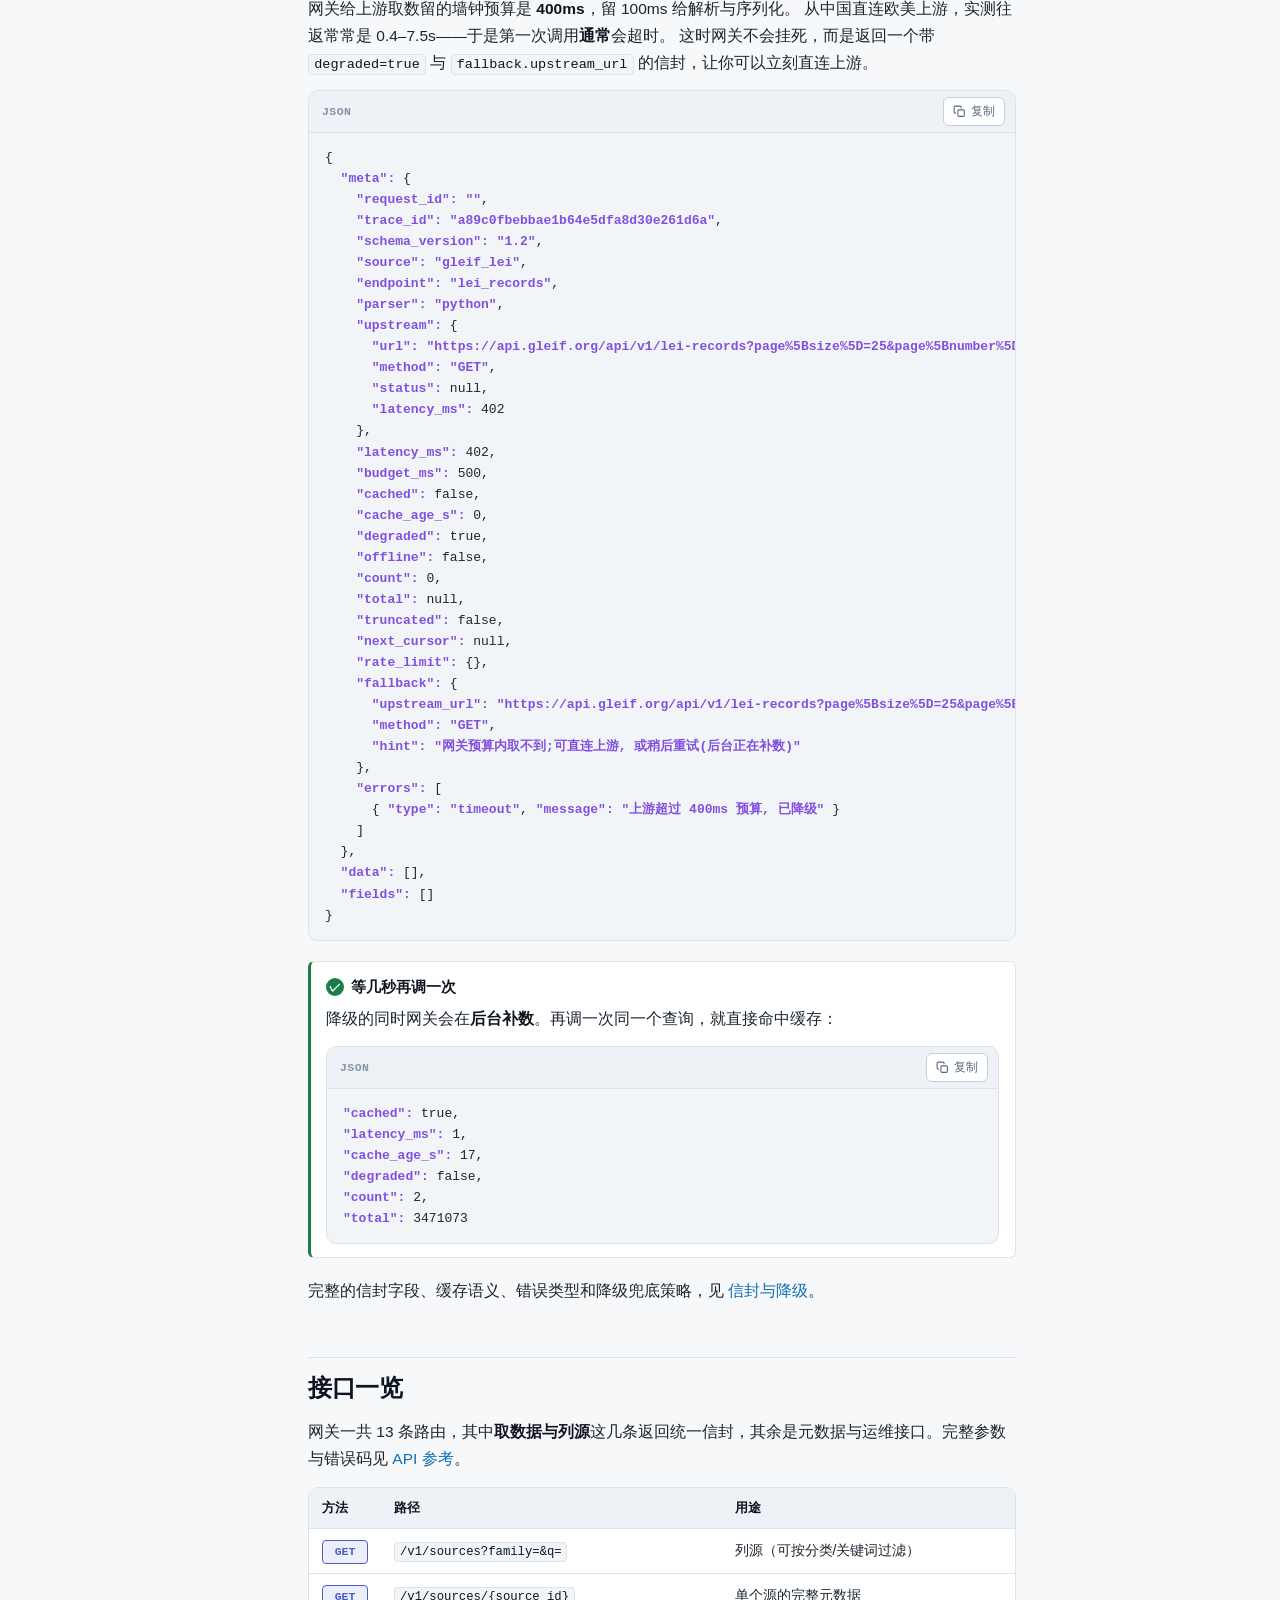
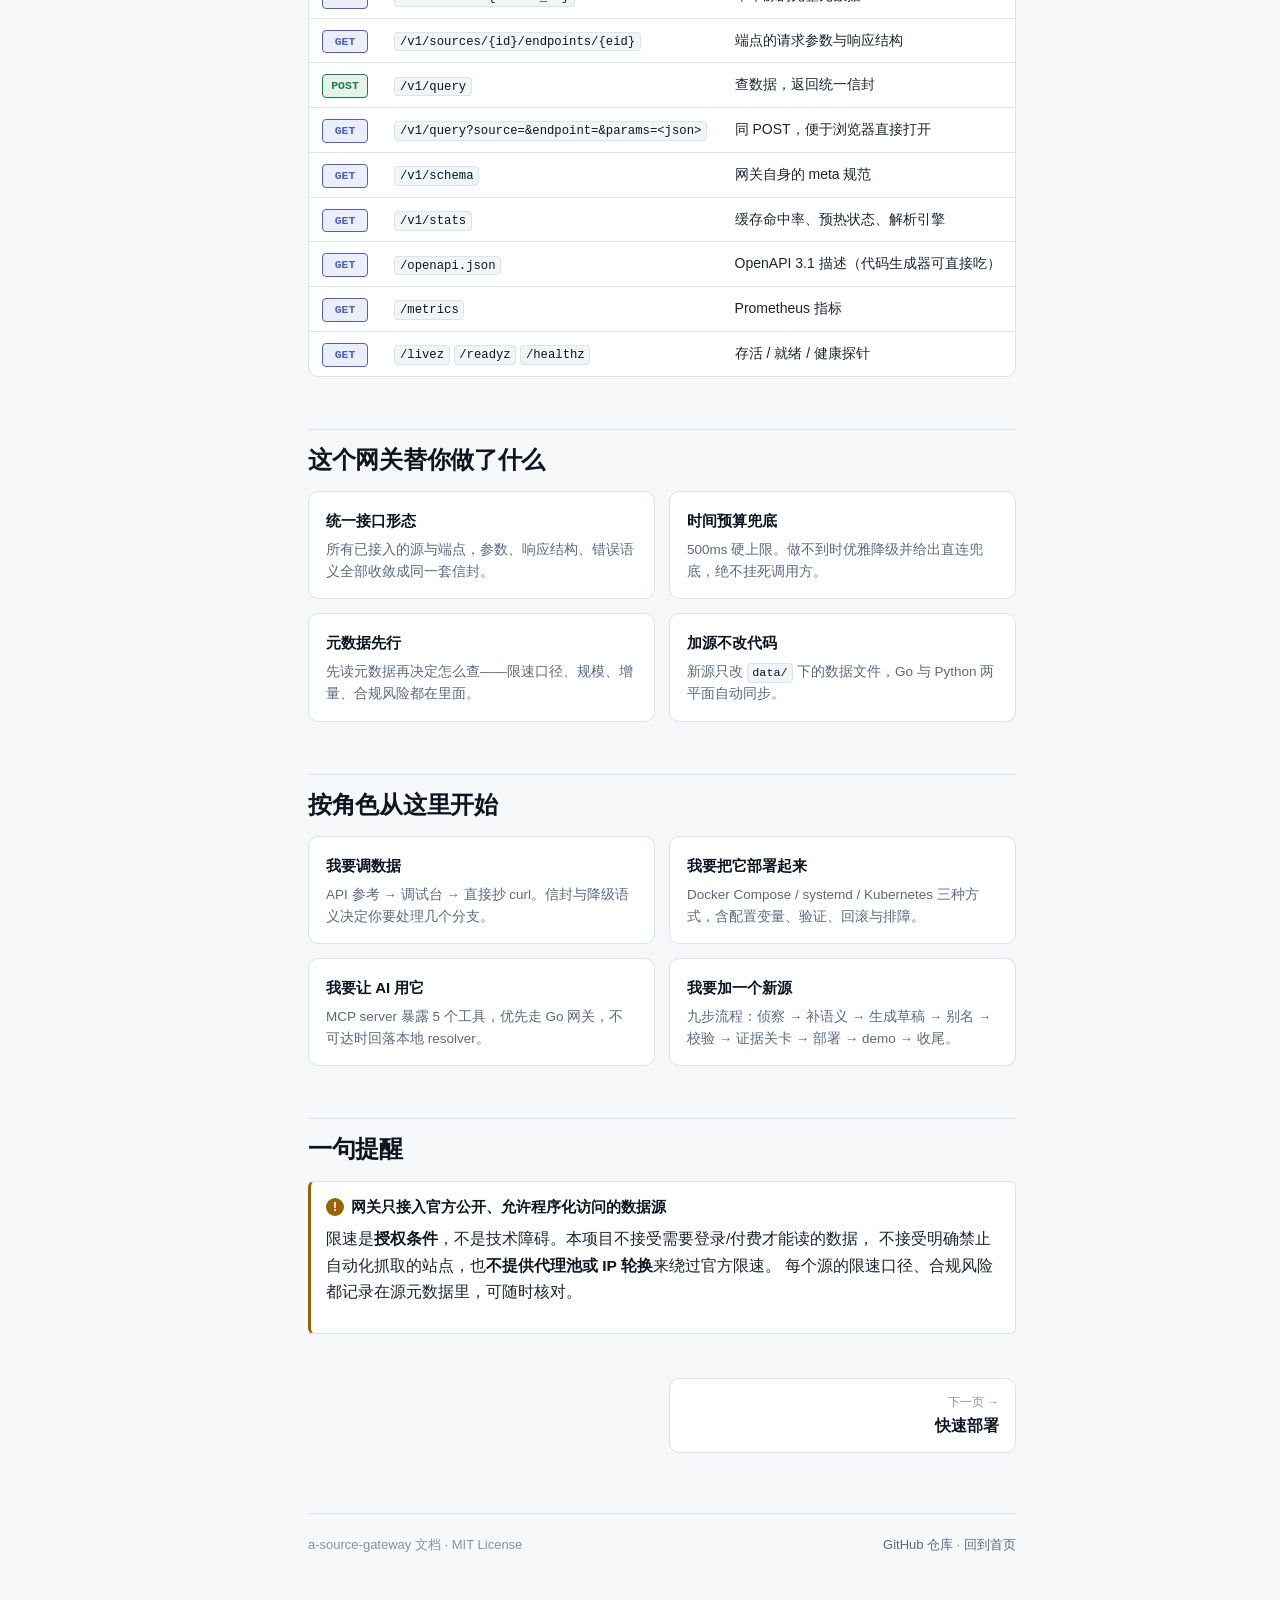
==== commit 4b7984c9: "fix(v1.3.1): 数据源健康度审计修复批次 直连实测 112 个端点后的修复(Go/Python 两平面同步, parity 一致):  - 凭据参数不再回落占位符 example: env " ====
--- a/site/index.html
+++ b/site/index.html
@@ -87,8 +87,8 @@
       </div>
 
       <div class="stats">
-        <div class="stat"><div class="stat-num" data-stat="sources">117</div><div class="stat-label">已接入数据源</div></div>
-        <div class="stat"><div class="stat-num" data-stat="endpoints">164</div><div class="stat-label">可调用端点</div></div>
+        <div class="stat"><div class="stat-num" data-stat="sources">116</div><div class="stat-label">已接入数据源</div></div>
+        <div class="stat"><div class="stat-num" data-stat="endpoints">161</div><div class="stat-label">可调用端点</div></div>
         <div class="stat"><div class="stat-num" data-stat="families">10</div><div class="stat-label">数据分类</div></div>
         <div class="stat"><div class="stat-num">≤500<span style="font-size:1rem">ms</span></div><div class="stat-label">单次调用硬预算</div></div>
       </div>
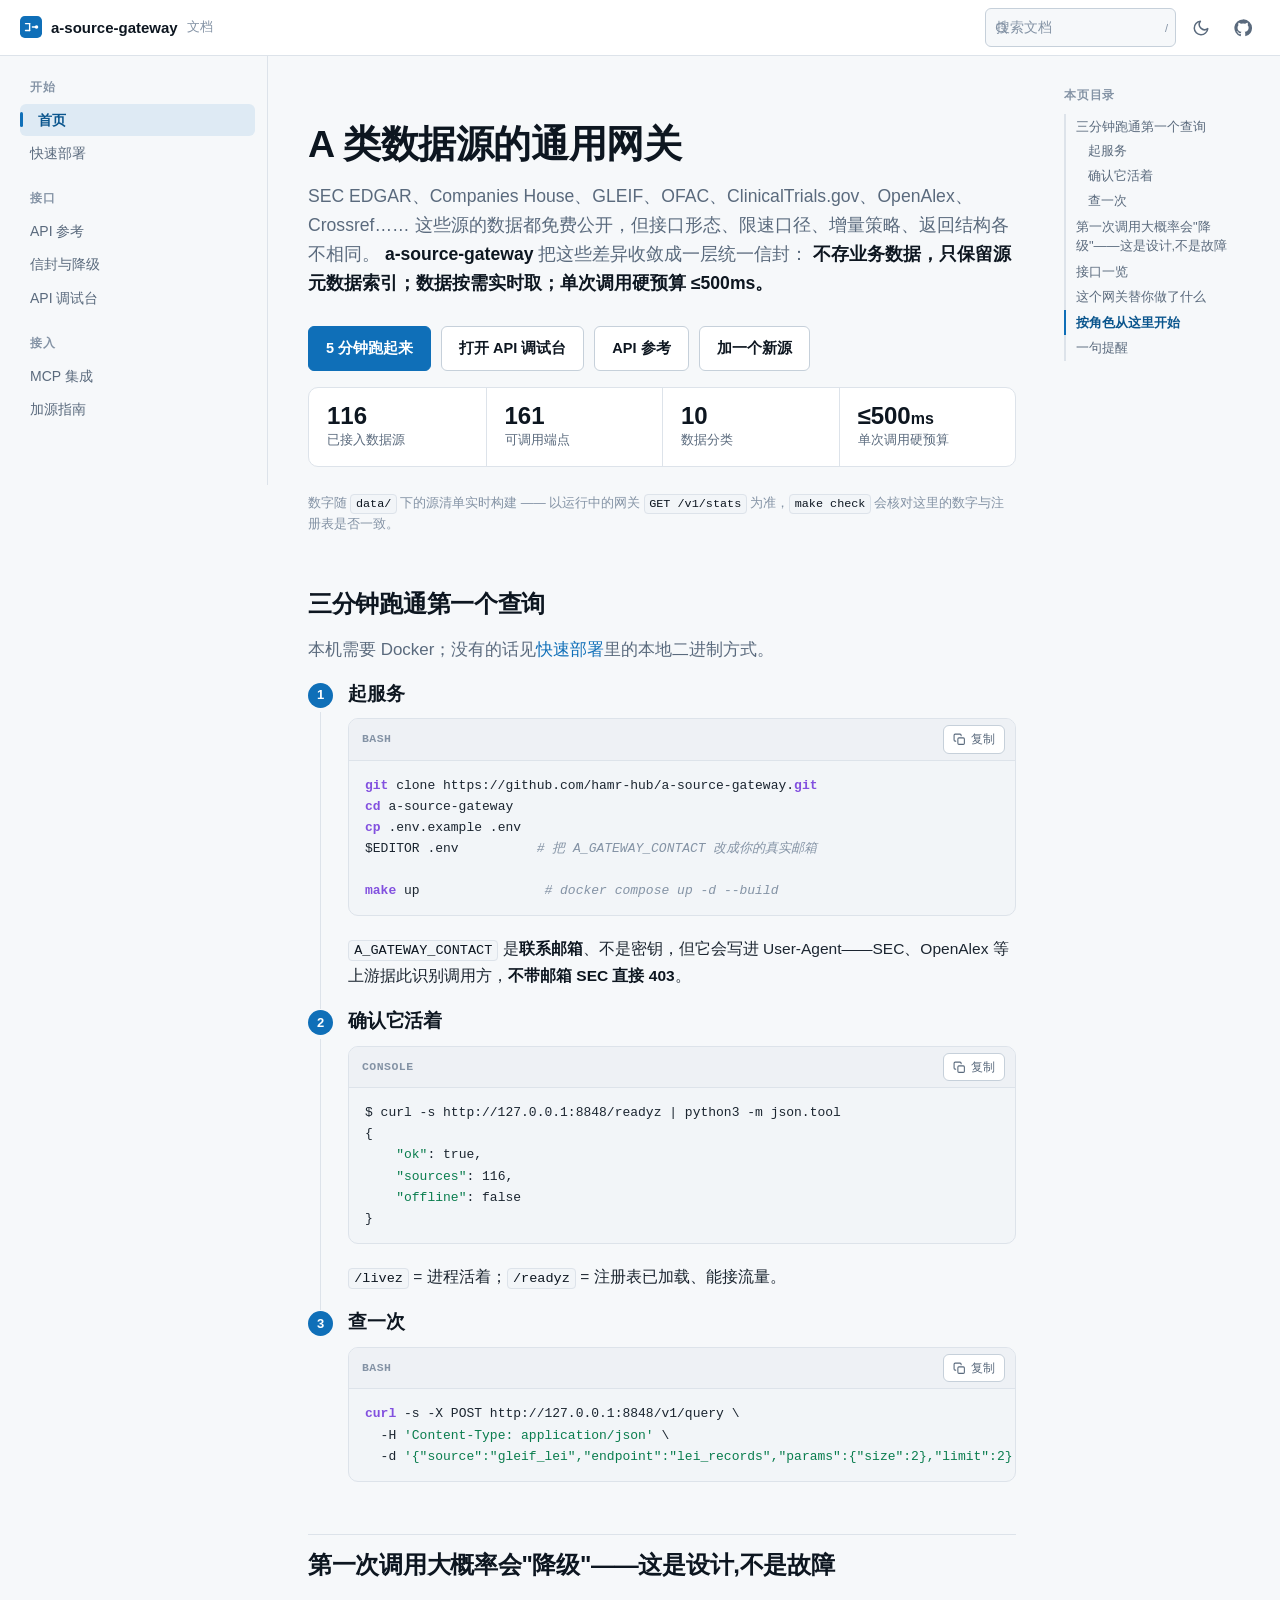
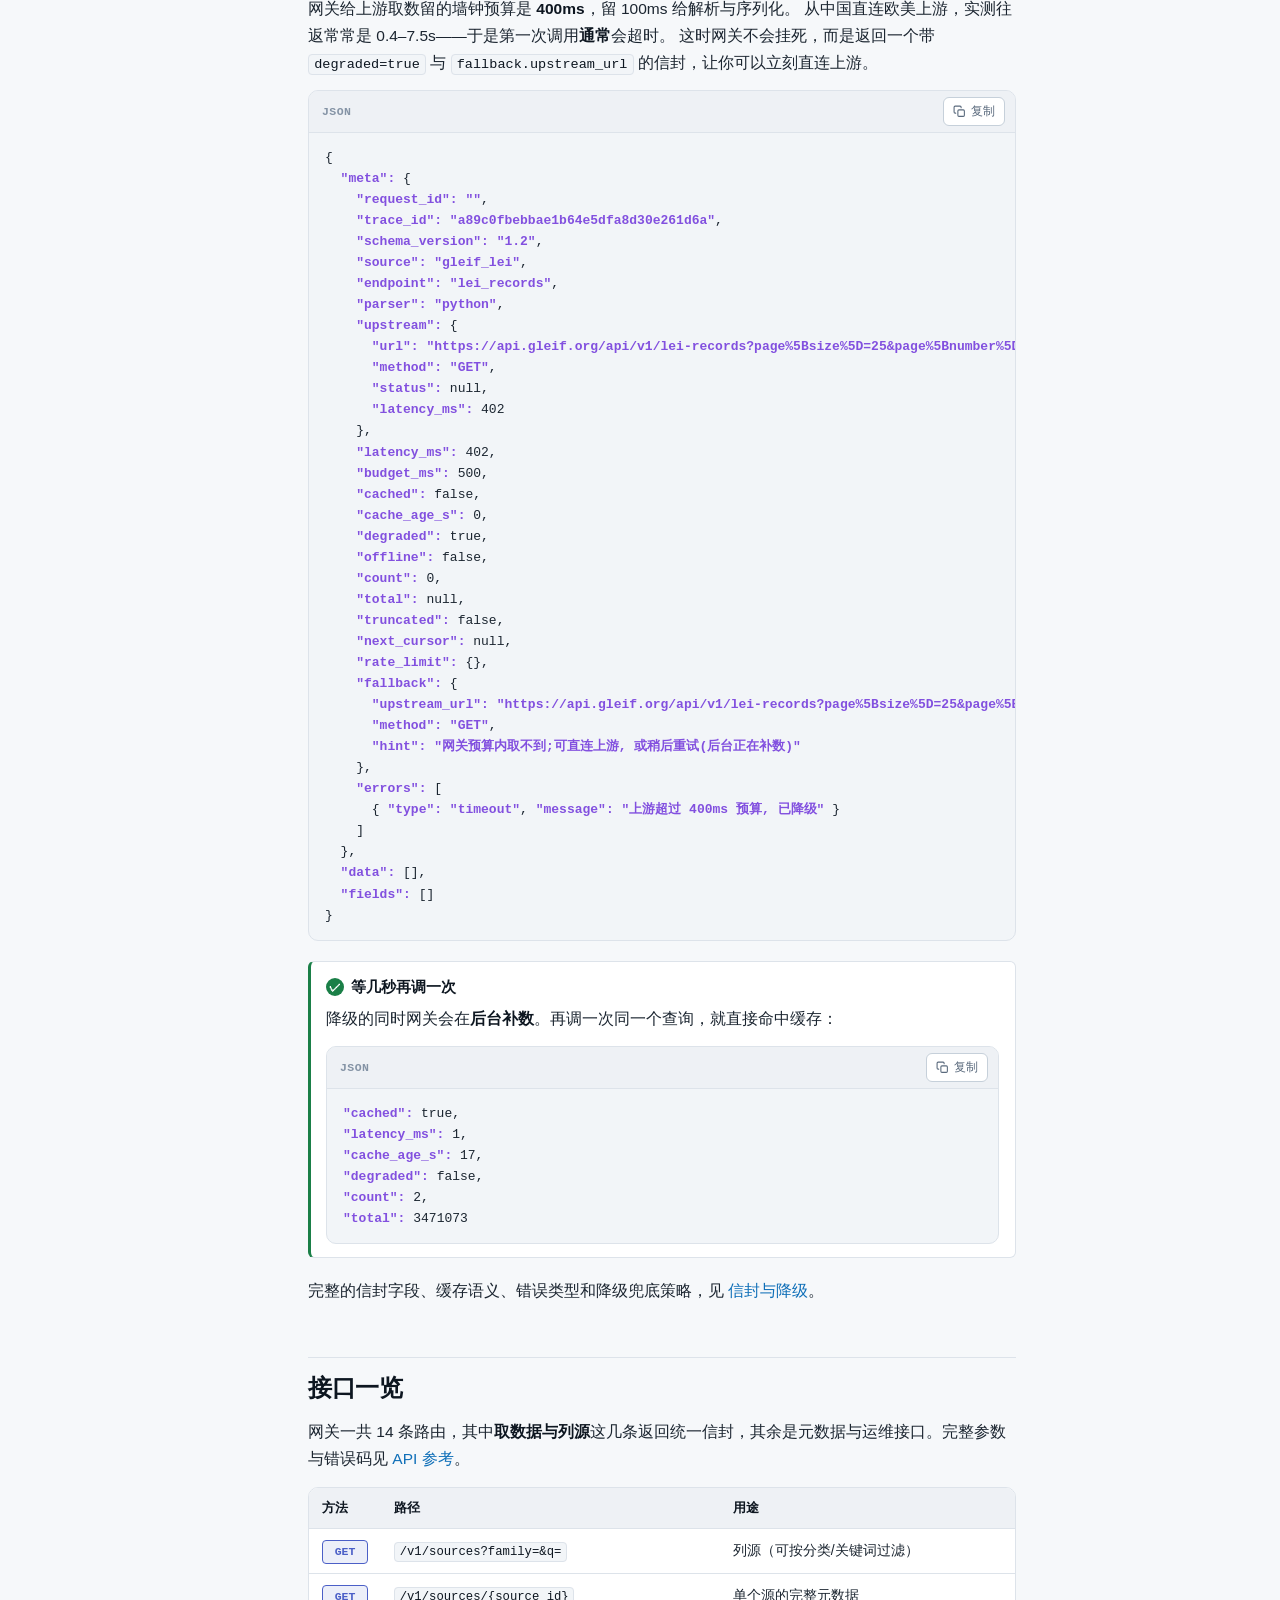
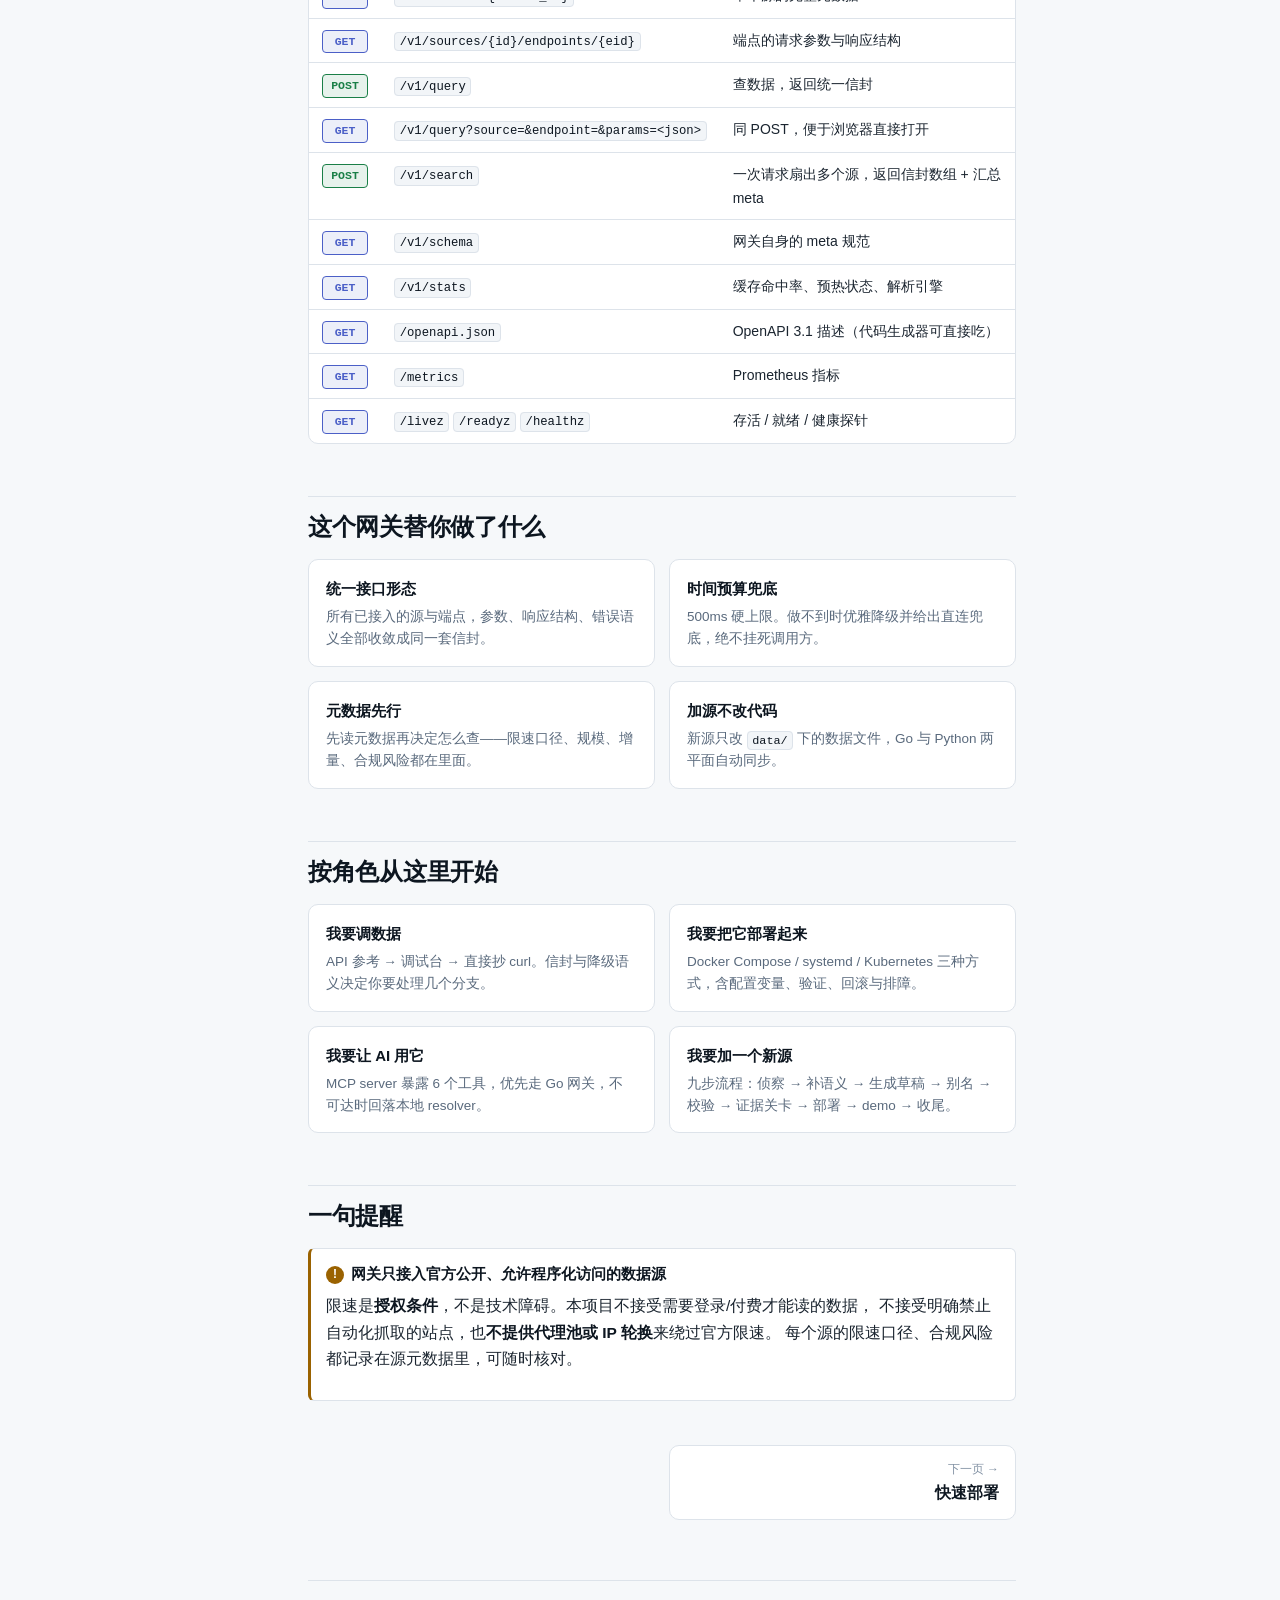
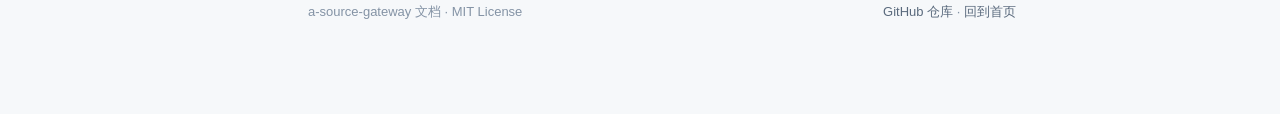
==== commit 48f04cfb: "feat(v1.4.0): 搜索广度 —— POST /v1/search 扇出多源 + bench 判据拆分 + 传输层词表统一 搜索广度(新接口): - POST /v1/search: 一次请求" ====
--- a/site/index.html
+++ b/site/index.html
@@ -214,7 +214,7 @@
       </p>
 
       <h2>接口一览</h2>
-      <p>网关一共 13 条路由，其中<strong>取数据与列源</strong>这几条返回统一信封，其余是元数据与运维接口。完整参数与错误码见 <a href="api.html">API 参考</a>。</p>
+      <p>网关一共 14 条路由，其中<strong>取数据与列源</strong>这几条返回统一信封，其余是元数据与运维接口。完整参数与错误码见 <a href="api.html">API 参考</a>。</p>
 
       <div class="table-wrap">
         <table>
@@ -227,6 +227,7 @@
             <tr><td><span class="method get">GET</span></td><td><code>/v1/sources/{id}/endpoints/{eid}</code></td><td>端点的请求参数与响应结构</td></tr>
             <tr><td><span class="method post">POST</span></td><td><code>/v1/query</code></td><td>查数据，返回统一信封</td></tr>
             <tr><td><span class="method get">GET</span></td><td><code>/v1/query?source=&amp;endpoint=&amp;params=&lt;json&gt;</code></td><td>同 POST，便于浏览器直接打开</td></tr>
+            <tr><td><span class="method post">POST</span></td><td><code>/v1/search</code></td><td>一次请求扇出多个源，返回信封数组 + 汇总 meta</td></tr>
             <tr><td><span class="method get">GET</span></td><td><code>/v1/schema</code></td><td>网关自身的 meta 规范</td></tr>
             <tr><td><span class="method get">GET</span></td><td><code>/v1/stats</code></td><td>缓存命中率、预热状态、解析引擎</td></tr>
             <tr><td><span class="method get">GET</span></td><td><code>/openapi.json</code></td><td>OpenAPI 3.1 描述（代码生成器可直接吃）</td></tr>
@@ -268,7 +269,7 @@
         </a>
         <a class="card" href="mcp.html">
           <div class="card-title">我要让 AI 用它</div>
-          <div class="card-desc">MCP server 暴露 5 个工具，优先走 Go 网关，不可达时回落本地 resolver。</div>
+          <div class="card-desc">MCP server 暴露 6 个工具，优先走 Go 网关，不可达时回落本地 resolver。</div>
         </a>
         <a class="card" href="adding-source.html">
           <div class="card-title">我要加一个新源</div>
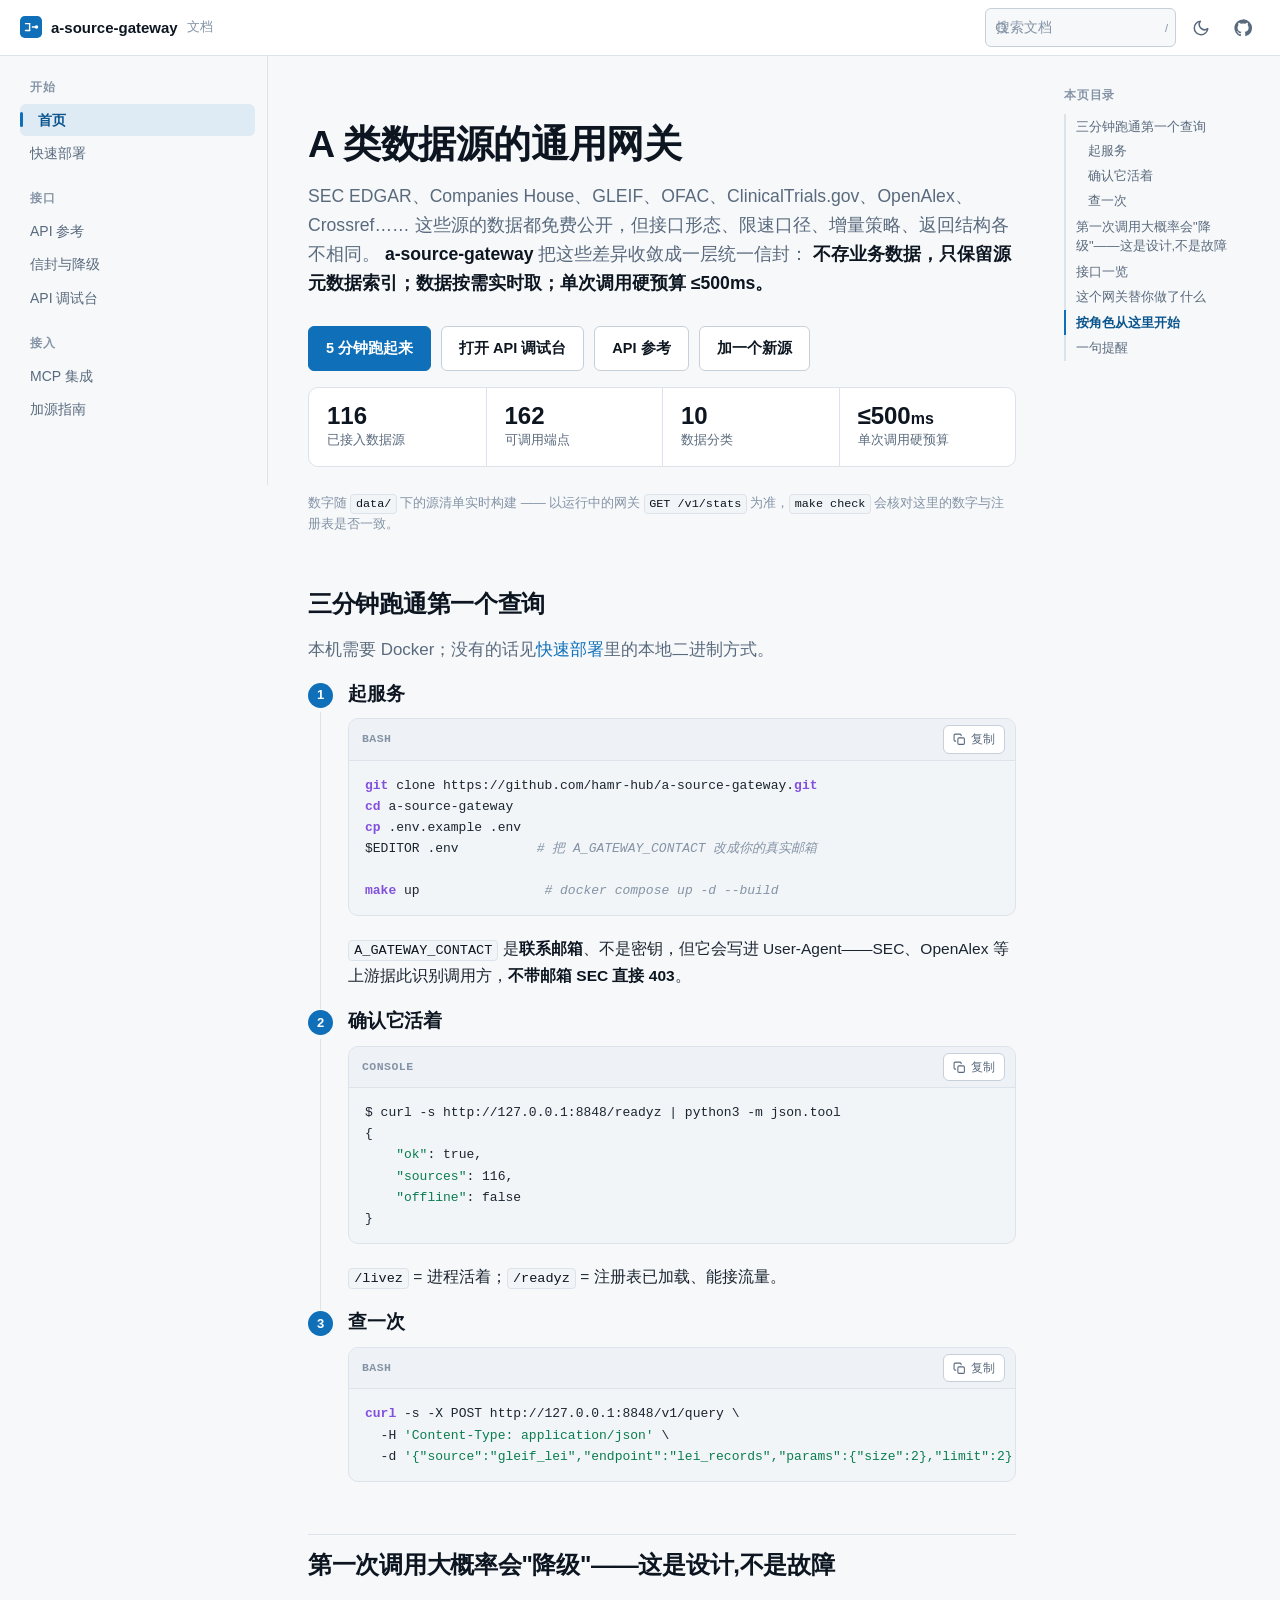
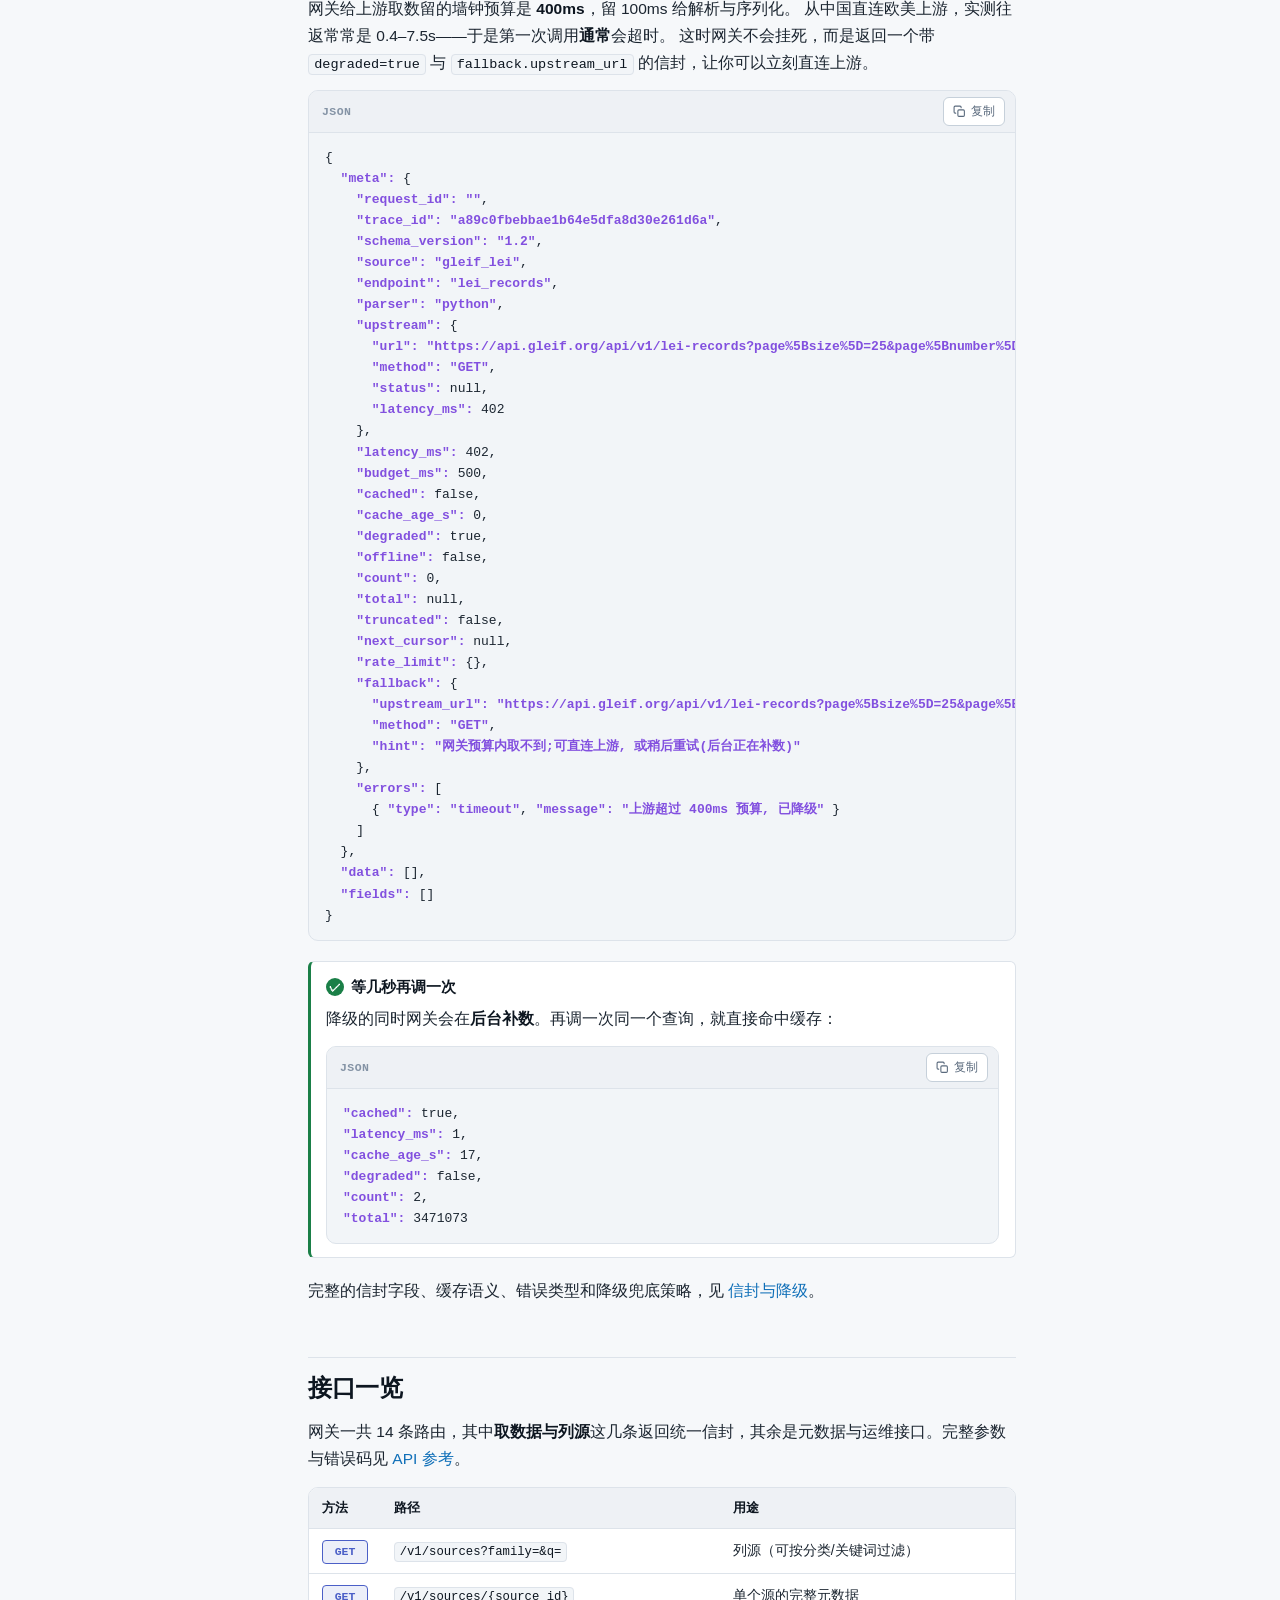
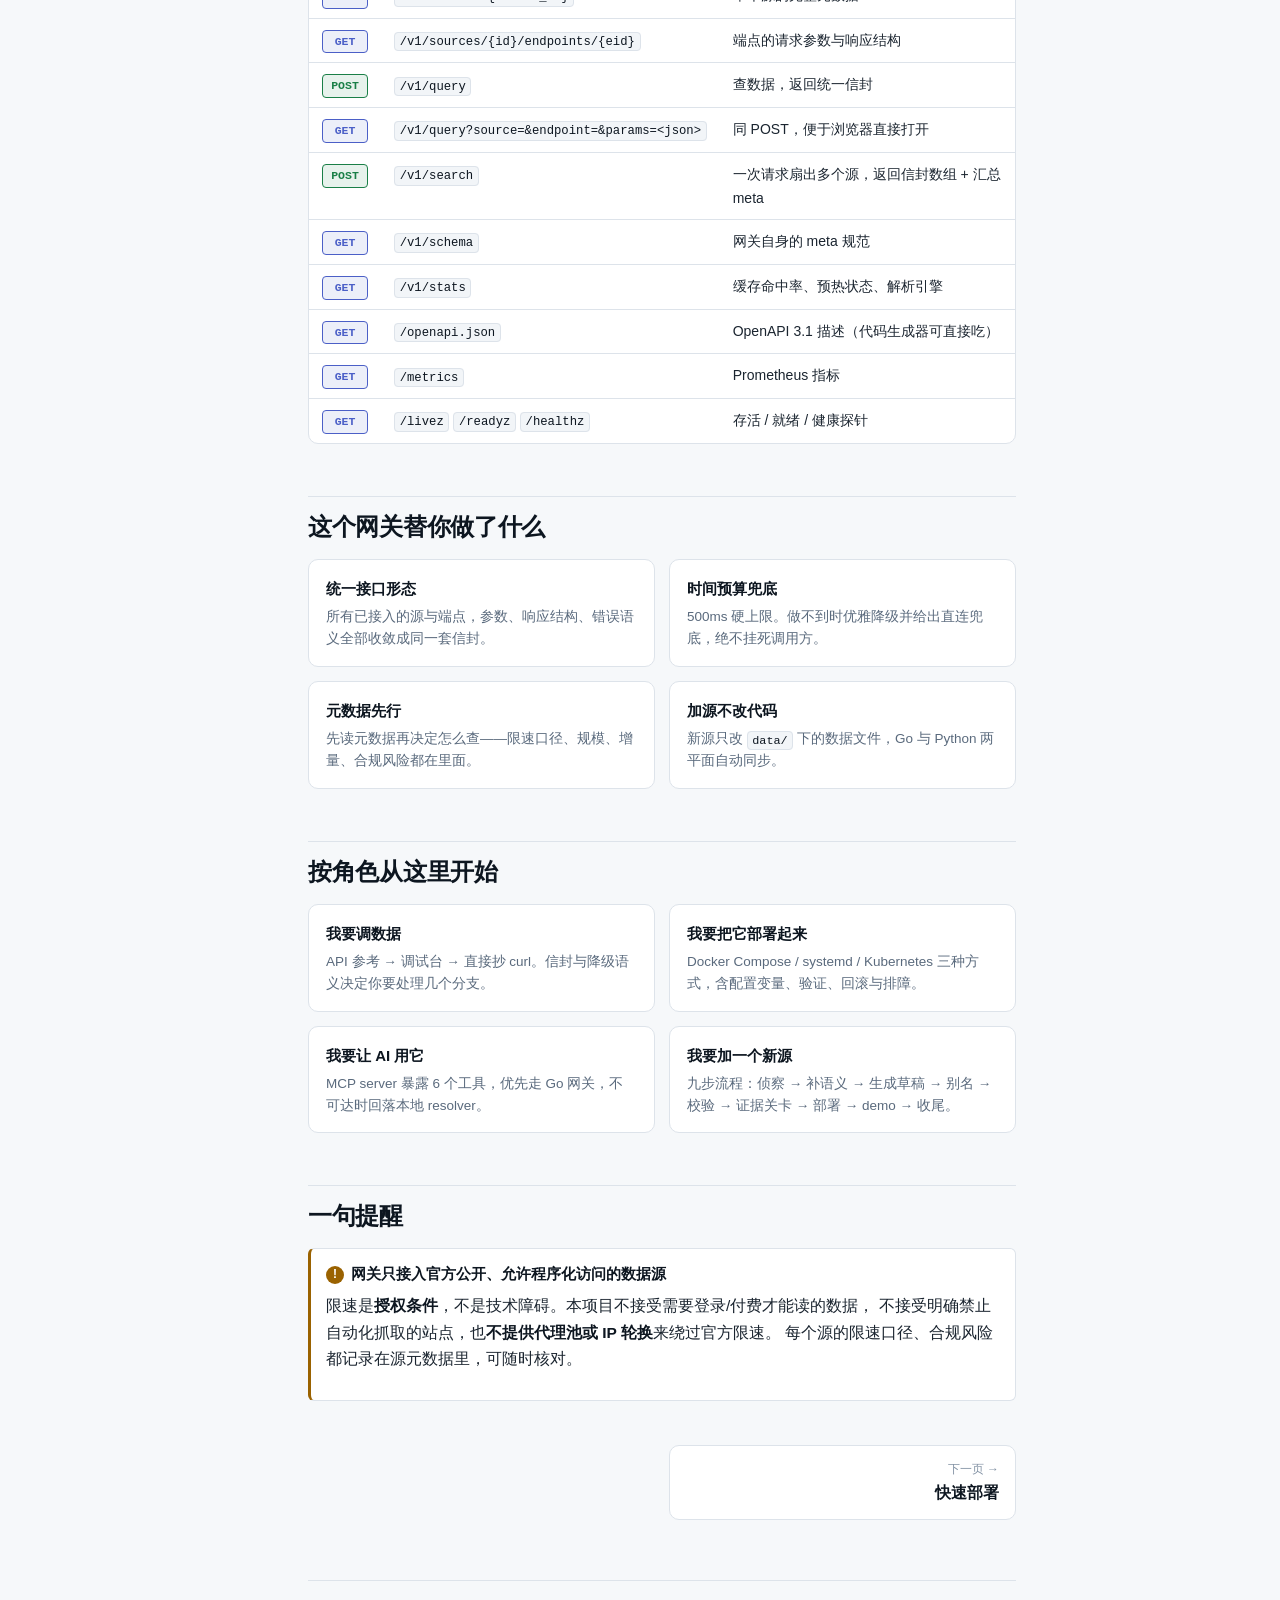
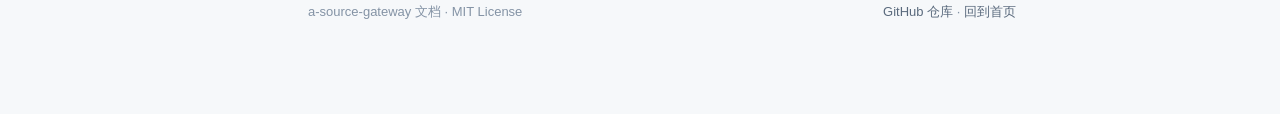
==== commit 9a9b0cfa: "feat(v1.5.0): 搜索广度(多词 AND) + 证据关卡区分环境与元数据问题 搜索广度 —— 多词关键词按 AND 匹配   q 以前是整串子串匹配, 于是 "OFAC SDN" / "银行" ====
--- a/site/index.html
+++ b/site/index.html
@@ -88,7 +88,7 @@
 
       <div class="stats">
         <div class="stat"><div class="stat-num" data-stat="sources">116</div><div class="stat-label">已接入数据源</div></div>
-        <div class="stat"><div class="stat-num" data-stat="endpoints">161</div><div class="stat-label">可调用端点</div></div>
+        <div class="stat"><div class="stat-num" data-stat="endpoints">162</div><div class="stat-label">可调用端点</div></div>
         <div class="stat"><div class="stat-num" data-stat="families">10</div><div class="stat-label">数据分类</div></div>
         <div class="stat"><div class="stat-num">≤500<span style="font-size:1rem">ms</span></div><div class="stat-label">单次调用硬预算</div></div>
       </div>
